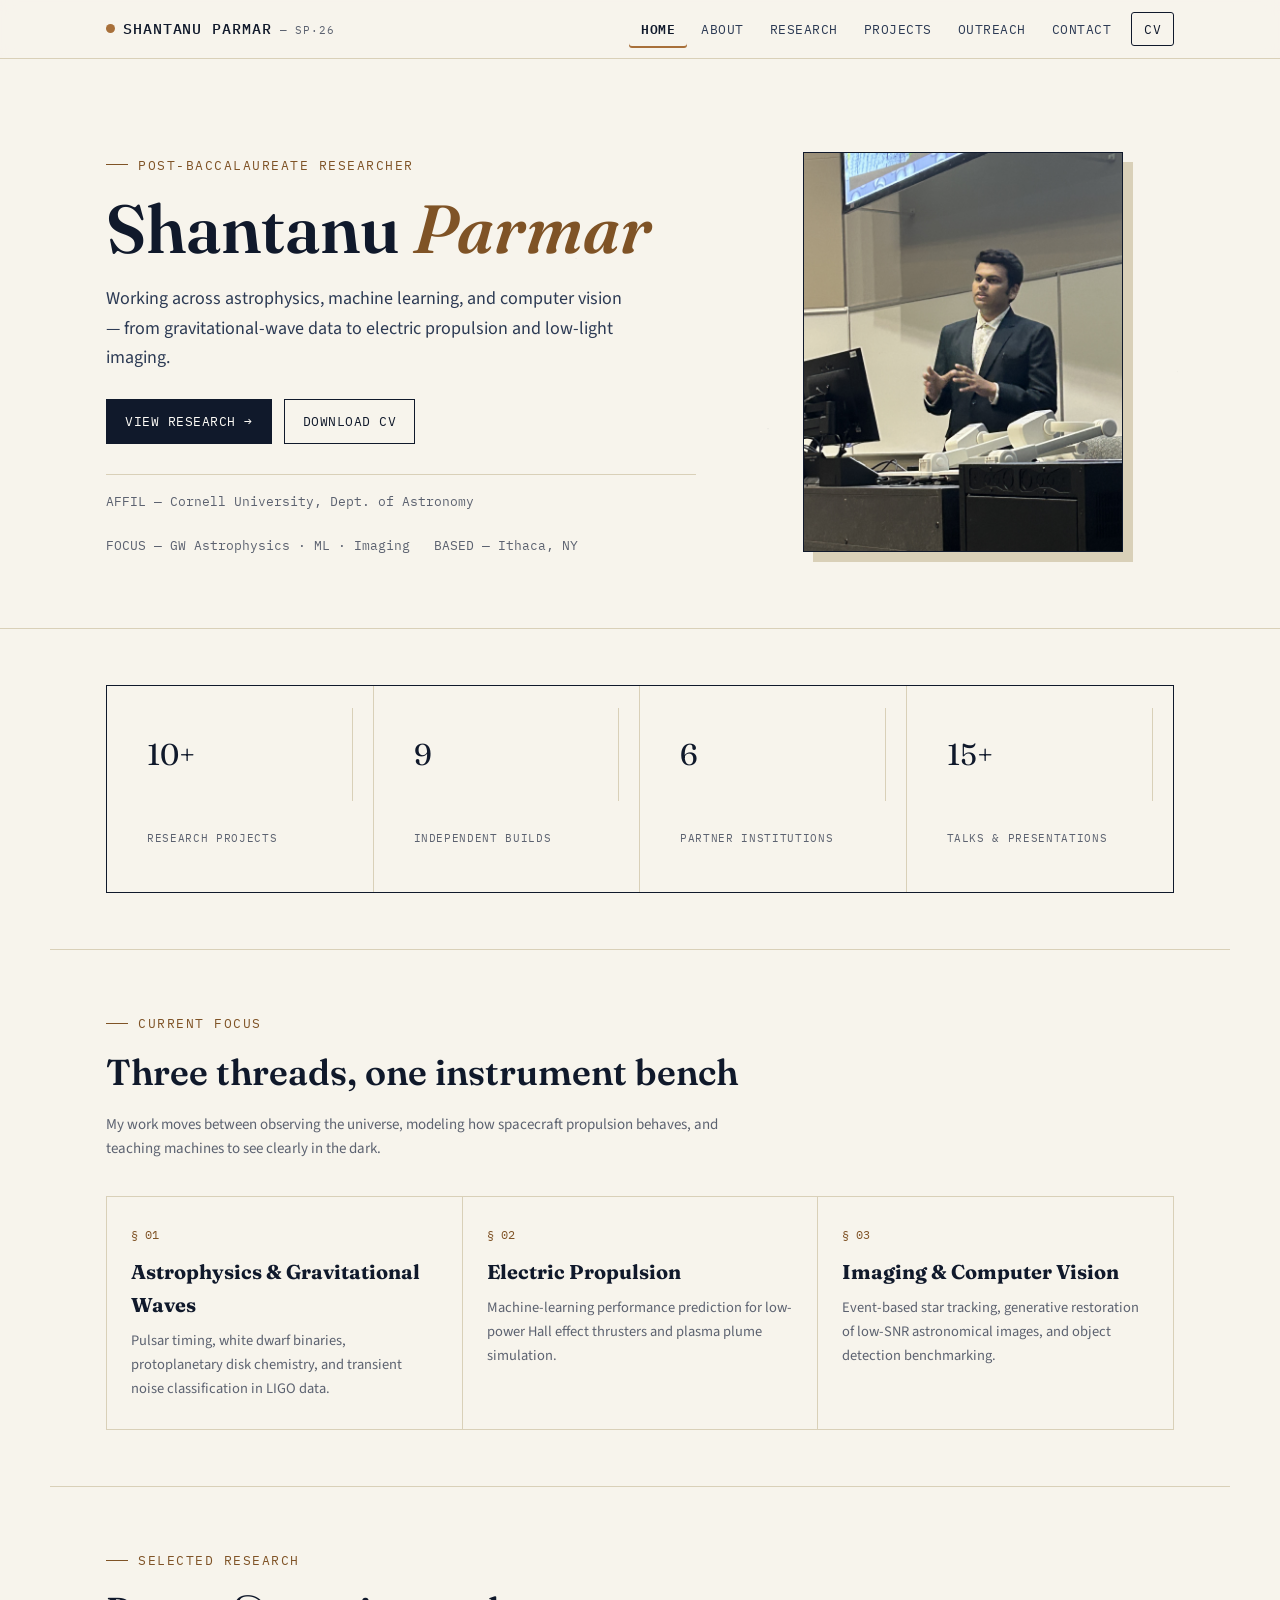
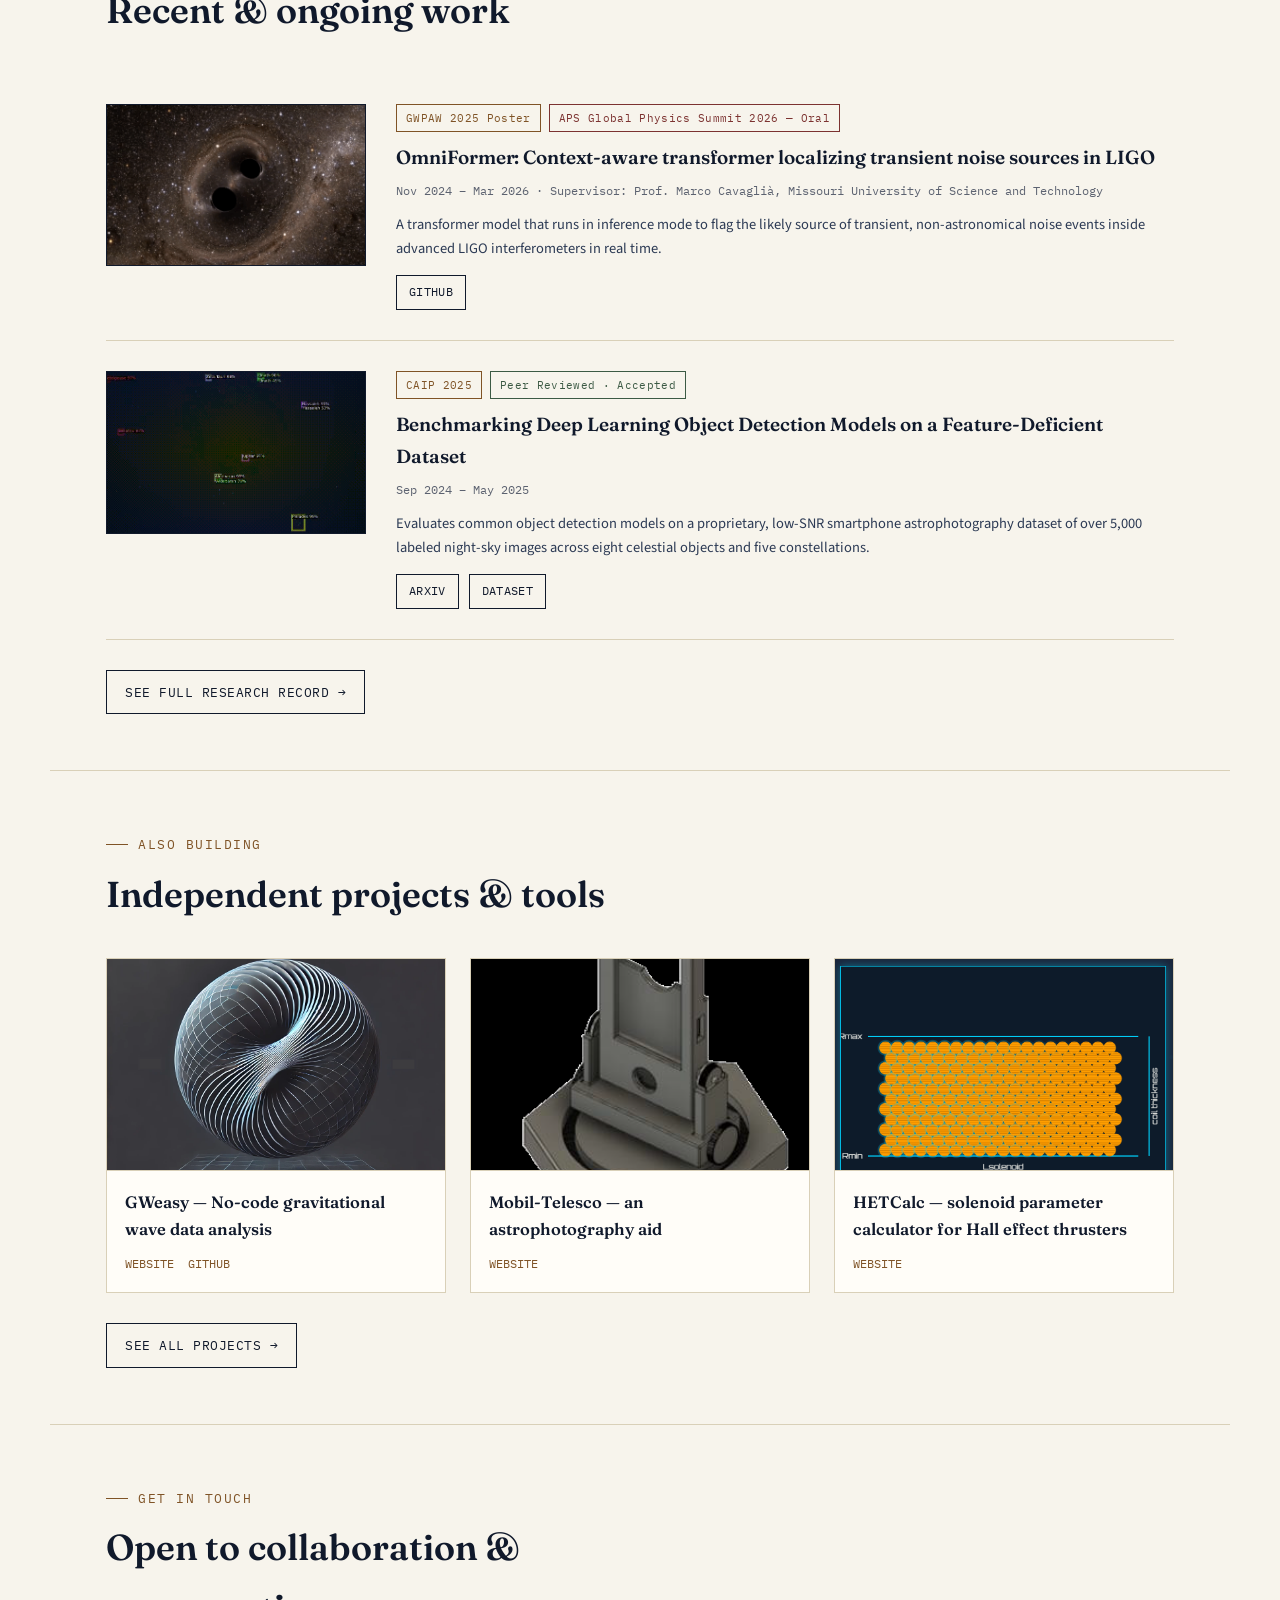
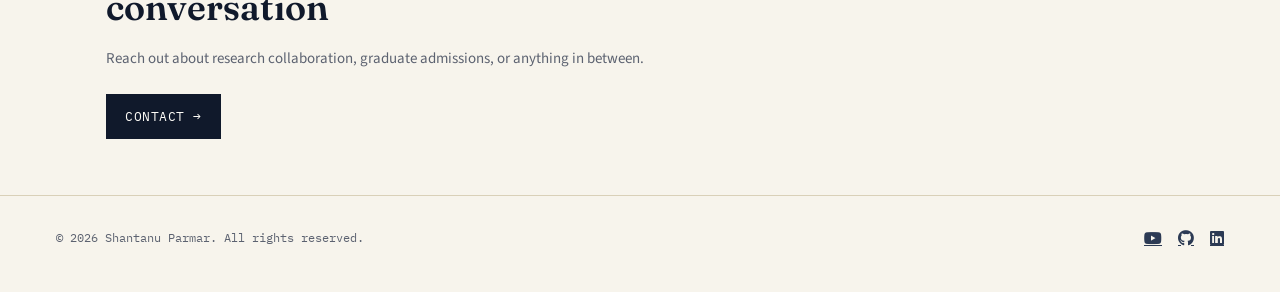
==== index.html @ 1cce4bb4 "Remove self portrait tag from index.html" ====
<!DOCTYPE html>
<html lang="en">
<head>
<meta charset="utf-8">
<meta name="viewport" content="width=device-width, initial-scale=1">
<title>Shantanu Parmar — Astrophysics · Machine Learning · Imaging</title>
<meta name="description" content="Shantanu Parmar is a post-baccalaureate researcher working across astrophysics, machine learning, and computer vision, currently at Cornell University.">
<meta name="author" content="Shantanu Parmar">
<link rel="sitemap" type="application/xml" title="Sitemap" href="/sitemap.xml">
<link rel="alternate" type="application/rss+xml" title="Shantanu Parmar Updates" href="/feed.xml">
<link rel="preconnect" href="https://fonts.googleapis.com">
<link rel="preconnect" href="https://fonts.gstatic.com" crossorigin>
<link href="https://fonts.googleapis.com/css2?family=Fraunces:ital,opsz,wght@0,9..144,500;0,9..144,600;1,9..144,500&family=Source+Sans+3:wght@400;500;600;700&family=IBM+Plex+Mono:wght@400;500&display=swap" rel="stylesheet">
<link rel="stylesheet" href="https://cdnjs.cloudflare.com/ajax/libs/font-awesome/5.15.4/css/all.min.css">
<link rel="stylesheet" href="css/style.css">
</head>
<body>

<header class="site-header">
  <div class="nav-wrap">
    <a class="brand" href="index.html"><span class="mark"></span>SHANTANU PARMAR <small>&mdash; SP·26</small></a>
    <button class="nav-toggle" aria-label="Toggle navigation"><span></span></button>
    <nav class="primary-nav">
      <ul>
        <li><a href="index.html" class="active">Home</a></li>
        <li><a href="about.html">About</a></li>
        <li><a href="research.html">Research</a></li>
        <li><a href="projects.html">Projects</a></li>
        <li><a href="outreach.html">Outreach</a></li>
        <li><a href="contact.html">Contact</a></li>
        <li><a href="cv.html" class="cv-link">CV</a></li>
      </ul>
    </nav>
  </div>
</header>

<section class="hero">
  <div class="field-tex"></div>
  <div class="hero-inner">
    <div>
      <span class="eyebrow">Post-Baccalaureate Researcher</span>
      <h1>Shantanu <em>Parmar</em></h1>
      <p class="role">Working across astrophysics, machine learning, and computer vision — from gravitational&#8209;wave data to electric propulsion and low&#8209;light imaging.</p>
      <div class="hero-actions">
        <a class="btn primary" href="research.html">View Research →</a>
        <a class="btn" href="cv.html">Download CV</a>
      </div>
      <div class="coords">
        <span>AFFIL — Cornell University, Dept. of Astronomy</span>
        <span>FOCUS — GW Astrophysics · ML · Imaging</span>
        <span>BASED — Ithaca, NY</span>
      </div>
    </div>
    <div class="hero-portrait">
      <div class="frame"><img src="images/me.jpg" alt="Portrait of Shantanu Parmar"></div>

    </div>
  </div>
</section>

<section class="section">
  <div class="stat-strip">
    <div><div class="num">10+</div><div class="label">Research Projects</div></div>
    <div><div class="num">9</div><div class="label">Independent Builds</div></div>
    <div><div class="num">6</div><div class="label">Partner Institutions</div></div>
    <div><div class="num">15+</div><div class="label">Talks &amp; Presentations</div></div>
  </div>
</section>

<section class="section">
  <div class="section-head">
    <span class="eyebrow">Current Focus</span>
    <h2>Three threads, one instrument bench</h2>
    <p>My work moves between observing the universe, modeling how spacecraft propulsion behaves, and teaching machines to see clearly in the dark.</p>
  </div>
  <div class="focus-grid">
    <div class="focus-card">
      <div class="idx">§ 01</div>
      <h3>Astrophysics &amp; Gravitational Waves</h3>
      <p>Pulsar timing, white dwarf binaries, protoplanetary disk chemistry, and transient noise classification in LIGO data.</p>
    </div>
    <div class="focus-card">
      <div class="idx">§ 02</div>
      <h3>Electric Propulsion</h3>
      <p>Machine-learning performance prediction for low-power Hall effect thrusters and plasma plume simulation.</p>
    </div>
    <div class="focus-card">
      <div class="idx">§ 03</div>
      <h3>Imaging &amp; Computer Vision</h3>
      <p>Event-based star tracking, generative restoration of low-SNR astronomical images, and object detection benchmarking.</p>
    </div>
  </div>
</section>

<section class="section">
  <div class="section-head">
    <span class="eyebrow">Selected Research</span>
    <h2>Recent &amp; ongoing work</h2>
  </div>
  <div class="research-card">
    <div class="media"><img src="images/bkh.gif" alt="OmniFormer LIGO noise classification"></div>
    <div>
      <div class="tag-row">
        <span class="tag venue">GWPAW 2025 Poster</span>
        <span class="tag talk">APS Global Physics Summit 2026 — Oral</span>
      </div>
      <h3>OmniFormer: Context-aware transformer localizing transient noise sources in LIGO</h3>
      <p class="meta">Nov 2024 – Mar 2026 · Supervisor: Prof. Marco Cavaglià, Missouri University of Science and Technology</p>
      <p class="abstract">A transformer model that runs in inference mode to flag the likely source of transient, non-astronomical noise events inside advanced LIGO interferometers in real time.</p>
      <div class="link-row"><a href="https://github.com/Shantanu-Parmar/Omniformer/" target="_blank" rel="noopener">GitHub</a></div>
    </div>
  </div>
  <div class="research-card">
    <div class="media"><img src="images/mbtr.gif" alt="Object detection benchmarking on low-SNR astrophotography"></div>
    <div>
      <div class="tag-row">
        <span class="tag venue">CAIP 2025</span>
        <span class="tag accepted">Peer Reviewed · Accepted</span>
      </div>
      <h3>Benchmarking Deep Learning Object Detection Models on a Feature-Deficient Dataset</h3>
      <p class="meta">Sep 2024 – May 2025</p>
      <p class="abstract">Evaluates common object detection models on a proprietary, low-SNR smartphone astrophotography dataset of over 5,000 labeled night-sky images across eight celestial objects and five constellations.</p>
      <div class="link-row">
        <a href="https://arxiv.org/abs/2508.06537" target="_blank" rel="noopener">arXiv</a>
        <a href="https://doi.org/10.5281/zenodo.16993328" target="_blank" rel="noopener">Dataset</a>
      </div>
    </div>
  </div>
  <div style="margin-top:30px;">
    <a class="btn" href="research.html">See full research record →</a>
  </div>
</section>

<section class="section">
  <div class="section-head">
    <span class="eyebrow">Also Building</span>
    <h2>Independent projects &amp; tools</h2>
  </div>
  <div class="project-grid">
    <div class="project-card">
      <div class="thumb"><img src="images/gweasy.png" alt="GWeasy interface"></div>
      <div class="body">
        <h3>GWeasy — No-code gravitational wave data analysis</h3>
        <div class="links">
          <a href="https://shantanu-parmar.github.io/GWeasy/" target="_blank" rel="noopener">Website</a>
          <a href="https://github.com/Shantanu-Parmar/GWeasy" target="_blank" rel="noopener">GitHub</a>
        </div>
      </div>
    </div>
    <div class="project-card">
      <div class="thumb"><img src="images/mobil.png" alt="Mobil-Telesco interface"></div>
      <div class="body">
        <h3>Mobil-Telesco — an astrophotography aid</h3>
        <div class="links"><a href="https://shantanu-parmar.github.io/MobilTelesco" target="_blank" rel="noopener">Website</a></div>
      </div>
    </div>
    <div class="project-card">
      <div class="thumb"><img src="images/HET.png" alt="HETCalc interface"></div>
      <div class="body">
        <h3>HETCalc — solenoid parameter calculator for Hall effect thrusters</h3>
        <div class="links"><a href="https://shantanu-parmar.github.io/HETcalc/" target="_blank" rel="noopener">Website</a></div>
      </div>
    </div>
  </div>
  <div style="margin-top:30px;">
    <a class="btn" href="projects.html">See all projects →</a>
  </div>
</section>

<section class="section" style="border-bottom:none;">
  <div class="section-head" style="margin-bottom:0;">
    <span class="eyebrow">Get in Touch</span>
    <h2>Open to collaboration &amp; conversation</h2>
    <p>Reach out about research collaboration, graduate admissions, or anything in between.</p>
    <div style="margin-top:22px;"><a class="btn primary" href="contact.html">Contact →</a></div>
  </div>
</section>

<footer class="site-footer">
  <div class="footer-inner">
    <span class="copy">© 2026 Shantanu Parmar. All rights reserved.</span>
    <ul class="icons">
      <li><a href="https://youtube.com/@explorare_infinitas" target="_blank" rel="noopener" class="fab fa-youtube" aria-label="YouTube"></a></li>
      <li><a href="https://github.com/Shantanu-Parmar" target="_blank" rel="noopener" class="fab fa-github" aria-label="GitHub"></a></li>
      <li><a href="https://linkedin.com/in/shantanuparmar/" target="_blank" rel="noopener" class="fab fa-linkedin" aria-label="LinkedIn"></a></li>
    </ul>
  </div>
</footer>

<script src="js/main.js"></script>
</body>
</html>
---- css/style.css ----
/* ==========================================================================
   Shantanu Parmar — Academic site
   Design tokens
   ========================================================================== */
:root {
  /* Color */
  --ink:        #10192b;   /* primary dark ink — text, nav */
  --ink-soft:   #2c3a54;   /* secondary ink — subheads */
  --paper:      #f7f4ec;   /* warm parchment background */
  --paper-deep: #efe9d9;   /* recessed panel / card background */
  --paper-line: #d9d0b8;   /* hairline rule on paper */
  --brass:      #a8703a;   /* primary accent — links, active state */
  --brass-deep: #7f5326;   /* hover / pressed accent */
  --crimson:    #7c3230;   /* status: accepted / talk */
  --pine:       #3c5a44;   /* status: ongoing / oral */
  --slate:      #5c6270;   /* muted text */
  --white:      #fffdf8;

  /* Type */
  --font-display: 'Fraunces', 'Iowan Old Style', Georgia, serif;
  --font-body: 'Source Sans 3', 'Inter', -apple-system, BlinkMacSystemFont, sans-serif;
  --font-mono: 'IBM Plex Mono', 'SFMono-Regular', Consolas, monospace;

  /* Layout */
  --content-w: 980px;
  --wide-w: 1180px;
  --gutter: clamp(20px, 5vw, 56px);
}

/* ==========================================================================
   Reset
   ========================================================================== */
* { margin: 0; padding: 0; box-sizing: border-box; }

html {
  background: var(--paper);
  scroll-behavior: smooth;
}

body {
  font-family: var(--font-body);
  background: var(--paper);
  color: var(--ink);
  line-height: 1.65;
  font-size: 16px;
  -webkit-font-smoothing: antialiased;
}

a { color: inherit; }
img { max-width: 100%; display: block; }
ul { list-style: none; }

::selection { background: var(--brass); color: var(--white); }

:focus-visible {
  outline: 2px solid var(--brass);
  outline-offset: 3px;
}

/* faint star-field texture, used sparingly behind hero sections */
.field-tex {
  position: absolute;
  inset: 0;
  pointer-events: none;
  background-image:
    radial-gradient(1px 1px at 10% 20%, rgba(16,25,43,0.18) 0, transparent 60%),
    radial-gradient(1px 1px at 80% 10%, rgba(16,25,43,0.14) 0, transparent 60%),
    radial-gradient(1.5px 1.5px at 60% 65%, rgba(16,25,43,0.16) 0, transparent 60%),
    radial-gradient(1px 1px at 30% 80%, rgba(16,25,43,0.12) 0, transparent 60%),
    radial-gradient(1px 1px at 92% 55%, rgba(16,25,43,0.14) 0, transparent 60%),
    radial-gradient(1.5px 1.5px at 45% 35%, rgba(16,25,43,0.10) 0, transparent 60%);
  opacity: 0.9;
}

/* ==========================================================================
   Eyebrow / catalog-style labels — the page's recurring signature device.
   Modeled on astronomical object designations (e.g. "SP-01 · RESEARCH").
   ========================================================================== */
.eyebrow {
  display: inline-flex;
  align-items: center;
  gap: 10px;
  font-family: var(--font-mono);
  font-size: 12.5px;
  letter-spacing: 0.12em;
  text-transform: uppercase;
  color: var(--brass-deep);
}

.eyebrow::before {
  content: '';
  width: 22px;
  height: 1px;
  background: var(--brass-deep);
  display: inline-block;
}

/* ==========================================================================
   Header / Navigation
   ========================================================================== */
.site-header {
  position: sticky;
  top: 0;
  z-index: 100;
  background: rgba(247, 244, 236, 0.92);
  backdrop-filter: blur(8px);
  border-bottom: 1px solid var(--paper-line);
}

.nav-wrap {
  max-width: var(--wide-w);
  margin: 0 auto;
  padding: 16px var(--gutter);
  display: flex;
  align-items: center;
  justify-content: space-between;
  gap: 24px;
}

.brand {
  font-family: var(--font-mono);
  font-size: 15px;
  font-weight: 500;
  letter-spacing: 0.06em;
  text-decoration: none;
  color: var(--ink);
  display: flex;
  align-items: baseline;
  gap: 8px;
  white-space: nowrap;
}

.brand .mark {
  display: inline-block;
  width: 9px;
  height: 9px;
  border-radius: 50%;
  background: var(--brass);
  transform: translateY(-1px);
}

.brand small {
  font-size: 11px;
  color: var(--slate);
  font-weight: 400;
}

nav.primary-nav ul {
  display: flex;
  align-items: center;
  gap: 2px;
  flex-wrap: wrap;
}

nav.primary-nav a {
  font-family: var(--font-mono);
  font-size: 12.5px;
  letter-spacing: 0.04em;
  text-transform: uppercase;
  text-decoration: none;
  color: var(--ink-soft);
  padding: 8px 12px;
  border-radius: 3px;
  transition: color 0.15s ease, background 0.15s ease;
}

nav.primary-nav a:hover { color: var(--brass-deep); background: var(--paper-deep); }

nav.primary-nav a.active {
  color: var(--ink);
  font-weight: 600;
  box-shadow: inset 0 -2px 0 var(--brass);
}

nav.primary-nav a.cv-link {
  border: 1px solid var(--ink);
  color: var(--ink);
  margin-left: 6px;
}
nav.primary-nav a.cv-link:hover { background: var(--ink); color: var(--white); }

.nav-toggle {
  display: none;
  background: none;
  border: 1px solid var(--ink);
  width: 38px;
  height: 34px;
  border-radius: 3px;
  cursor: pointer;
  align-items: center;
  justify-content: center;
}
.nav-toggle span, .nav-toggle span::before, .nav-toggle span::after {
  content: '';
  display: block;
  width: 18px;
  height: 1.5px;
  background: var(--ink);
  position: relative;
}
.nav-toggle span::before { position: absolute; top: -6px; }
.nav-toggle span::after { position: absolute; top: 6px; }

@media (max-width: 880px) {
  .nav-toggle { display: flex; }
  nav.primary-nav {
    display: none;
    width: 100%;
    order: 3;
  }
  nav.primary-nav.open { display: block; }
  nav.primary-nav ul { flex-direction: column; align-items: stretch; padding: 10px 0 4px; }
  nav.primary-nav a { padding: 10px 4px; }
  .nav-wrap { flex-wrap: wrap; }
}

/* ==========================================================================
   Page header (non-home pages)
   ========================================================================== */
.page-header {
  max-width: var(--wide-w);
  margin: 0 auto;
  padding: 64px var(--gutter) 40px;
  border-bottom: 1px solid var(--paper-line);
}

.page-header h1 {
  font-family: var(--font-display);
  font-size: clamp(34px, 5vw, 52px);
  font-weight: 600;
  margin-top: 14px;
  color: var(--ink);
}

.page-header .lede {
  font-size: 17px;
  color: var(--slate);
  max-width: 640px;
  margin-top: 14px;
}

/* ==========================================================================
   Hero (home page)
   ========================================================================== */
.hero {
  position: relative;
  overflow: hidden;
  border-bottom: 1px solid var(--paper-line);
}

.hero-inner {
  position: relative;
  z-index: 1;
  max-width: var(--wide-w);
  margin: 0 auto;
  padding: 88px var(--gutter) 72px;
  display: grid;
  grid-template-columns: 1.4fr 1fr;
  gap: 56px;
  align-items: center;
}

.hero h1 {
  font-family: var(--font-display);
  font-size: clamp(40px, 6vw, 68px);
  line-height: 1.04;
  font-weight: 600;
  color: var(--ink);
  margin: 18px 0 20px;
}

.hero h1 em {
  font-style: italic;
  color: var(--brass-deep);
}

.hero .role {
  font-size: 18px;
  color: var(--ink-soft);
  max-width: 520px;
  margin-bottom: 26px;
}

.hero .coords {
  font-family: var(--font-mono);
  font-size: 12.5px;
  color: var(--slate);
  border-top: 1px solid var(--paper-line);
  padding-top: 16px;
  margin-top: 30px;
  display: flex;
  flex-wrap: wrap;
  gap: 24px;
}

.hero-actions {
  display: flex;
  gap: 12px;
  flex-wrap: wrap;
}

.hero-portrait {
  position: relative;
  justify-self: center;
}

.hero-portrait .frame {
  width: 100%;
  max-width: 320px;
  aspect-ratio: 4/5;
  overflow: hidden;
  border: 1px solid var(--ink);
  background: var(--paper-deep);
  box-shadow: 10px 10px 0 var(--paper-line);
}

.hero-portrait img { width: 100%; height: 100%; object-fit: cover; }

.hero-portrait .tag {
  position: absolute;
  bottom: -14px;
  left: -14px;
  background: var(--ink);
  color: var(--white);
  font-family: var(--font-mono);
  font-size: 11px;
  letter-spacing: 0.08em;
  padding: 6px 10px;
}

@media (max-width: 780px) {
  .hero-inner { grid-template-columns: 1fr; padding-top: 56px; }
  .hero-portrait { order: -1; max-width: 220px; margin: 0 auto; }
}

/* ==========================================================================
   Buttons
   ========================================================================== */
.btn {
  display: inline-flex;
  align-items: center;
  gap: 8px;
  font-family: var(--font-mono);
  font-size: 12.5px;
  letter-spacing: 0.04em;
  text-transform: uppercase;
  text-decoration: none;
  padding: 11px 18px;
  border: 1px solid var(--ink);
  color: var(--ink);
  transition: all 0.15s ease;
  background: transparent;
}
.btn:hover { background: var(--ink); color: var(--white); }

.btn.primary { background: var(--ink); color: var(--white); }
.btn.primary:hover { background: var(--brass-deep); border-color: var(--brass-deep); }

.btn.small { padding: 7px 12px; font-size: 11.5px; }

/* ==========================================================================
   Sections / generic content blocks
   ========================================================================== */
.section {
  max-width: var(--wide-w);
  margin: 0 auto;
  padding: 56px var(--gutter);
  border-bottom: 1px solid var(--paper-line);
}

.section:last-of-type { border-bottom: none; }

.section-head {
  margin-bottom: 34px;
  max-width: 640px;
}

.section-head h2 {
  font-family: var(--font-display);
  font-size: clamp(26px, 3.4vw, 36px);
  font-weight: 600;
  margin-top: 10px;
}

.section-head p { color: var(--slate); margin-top: 10px; font-size: 15px; }

/* ==========================================================================
   Home — highlight strip
   ========================================================================== */
.stat-strip {
  display: grid;
  grid-template-columns: repeat(4, 1fr);
  border: 1px solid var(--ink);
}

.stat-strip div {
  padding: 22px 20px;
  border-right: 1px solid var(--paper-line);
}
.stat-strip div:last-child { border-right: none; }

.stat-strip .num {
  font-family: var(--font-display);
  font-size: 30px;
  color: var(--ink);
}
.stat-strip .label {
  font-family: var(--font-mono);
  font-size: 11px;
  letter-spacing: 0.06em;
  text-transform: uppercase;
  color: var(--slate);
  margin-top: 6px;
}

@media (max-width: 700px) {
  .stat-strip { grid-template-columns: 1fr 1fr; }
  .stat-strip div:nth-child(2) { border-right: none; }
  .stat-strip div:nth-child(1), .stat-strip div:nth-child(2) { border-bottom: 1px solid var(--paper-line); }
}

/* ==========================================================================
   Home — focus areas
   ========================================================================== */
.focus-grid {
  display: grid;
  grid-template-columns: repeat(3, 1fr);
  gap: 1px;
  background: var(--paper-line);
  border: 1px solid var(--paper-line);
}

.focus-card {
  background: var(--paper);
  padding: 28px 24px;
}

.focus-card .idx {
  font-family: var(--font-mono);
  font-size: 12px;
  color: var(--brass-deep);
}

.focus-card h3 {
  font-family: var(--font-display);
  font-size: 20px;
  margin: 10px 0 8px;
}

.focus-card p { font-size: 14.5px; color: var(--slate); }

@media (max-width: 780px) {
  .focus-grid { grid-template-columns: 1fr; }
}

/* ==========================================================================
   About page
   ========================================================================== */
.about-layout {
  display: grid;
  grid-template-columns: 300px 1fr;
  gap: 48px;
}

.about-layout .portrait {
  border: 1px solid var(--ink);
  overflow: hidden;
  aspect-ratio: 4/5;
}
.about-layout .portrait img { width: 100%; height: 100%; object-fit: cover; }

.about-copy p { margin-bottom: 16px; font-size: 15.5px; }
.about-copy p:last-child { margin-bottom: 0; }

@media (max-width: 720px) {
  .about-layout { grid-template-columns: 1fr; }
  .about-layout .portrait { max-width: 240px; margin: 0 auto; }
}

/* Education timeline */
.timeline { border-top: 1px solid var(--ink); }

.timeline-item {
  border-bottom: 1px solid var(--paper-line);
}

.timeline-head {
  width: 100%;
  display: flex;
  align-items: center;
  justify-content: space-between;
  gap: 20px;
  padding: 20px 4px;
  background: none;
  border: none;
  cursor: pointer;
  text-align: left;
  font-family: var(--font-body);
}

.timeline-head .inst {
  display: flex;
  align-items: center;
  gap: 16px;
}

.timeline-head img {
  width: 52px;
  height: 52px;
  object-fit: contain;
  background: var(--white);
  border: 1px solid var(--paper-line);
  padding: 4px;
  flex-shrink: 0;
}

.timeline-head h3 {
  font-family: var(--font-display);
  font-size: 19px;
  font-weight: 600;
}

.timeline-head .yrs {
  font-family: var(--font-mono);
  font-size: 12px;
  color: var(--slate);
  white-space: nowrap;
}

.timeline-head .chev {
  font-family: var(--font-mono);
  color: var(--brass-deep);
  transition: transform 0.2s ease;
  flex-shrink: 0;
}

.timeline-item.open .chev { transform: rotate(45deg); }

.timeline-body {
  display: none;
  padding: 0 4px 26px 68px;
}
.timeline-item.open .timeline-body { display: block; }

.timeline-body li {
  font-size: 14px;
  color: var(--ink-soft);
  padding: 6px 0;
  border-bottom: 1px dotted var(--paper-line);
}
.timeline-body li:last-child { border-bottom: none; }
.timeline-body a { color: var(--brass-deep); }

/* Associations */
.assoc-grid {
  display: grid;
  grid-template-columns: repeat(auto-fit, minmax(200px, 1fr));
  gap: 20px;
}

.assoc-card {
  border: 1px solid var(--paper-line);
  background: var(--paper-deep);
  padding: 20px;
  text-align: center;
}

.assoc-card img { height: 56px; margin: 0 auto 14px; object-fit: contain; }
.assoc-card p { font-size: 13px; color: var(--ink-soft); }
.assoc-card b { color: var(--ink); }

/* ==========================================================================
   Research
   ========================================================================== */
.domain-label {
  font-family: var(--font-mono);
  font-size: 13px;
  letter-spacing: 0.1em;
  text-transform: uppercase;
  color: var(--ink);
  border-bottom: 2px solid var(--ink);
  padding-bottom: 10px;
  margin: 48px 0 28px;
}
.domain-label:first-child { margin-top: 0; }

.research-card {
  display: grid;
  grid-template-columns: 260px 1fr;
  gap: 30px;
  padding: 30px 0;
  border-bottom: 1px solid var(--paper-line);
}
.research-card:last-child { border-bottom: none; }

.research-card .media {
  width: 100%;
  aspect-ratio: 16/10;
  overflow: hidden;
  border: 1px solid var(--ink);
  background: #000;
}
.research-card .media img, .research-card .media video { width: 100%; height: 100%; object-fit: cover; }

.research-card h3 {
  font-family: var(--font-display);
  font-size: 19px;
  font-weight: 600;
  margin-bottom: 8px;
}

.tag-row { display: flex; flex-wrap: wrap; gap: 8px; margin-bottom: 10px; }

.tag {
  font-family: var(--font-mono);
  font-size: 11px;
  letter-spacing: 0.03em;
  padding: 4px 9px;
  border: 1px solid currentColor;
}
.tag.venue { color: var(--brass-deep); }
.tag.accepted { color: var(--pine); }
.tag.talk { color: var(--crimson); }
.tag.status { color: var(--slate); }

.research-card .meta {
  font-family: var(--font-mono);
  font-size: 12px;
  color: var(--slate);
  font-style: normal;
  margin-bottom: 12px;
}

.research-card p.abstract { font-size: 14.5px; color: var(--ink-soft); margin-bottom: 14px; }

.link-row { display: flex; flex-wrap: wrap; gap: 10px; }
.link-row a {
  font-family: var(--font-mono);
  font-size: 11.5px;
  text-transform: uppercase;
  letter-spacing: 0.03em;
  text-decoration: none;
  padding: 7px 12px;
  border: 1px solid var(--ink);
  color: var(--ink);
}
.link-row a:hover { background: var(--ink); color: var(--white); }

@media (max-width: 720px) {
  .research-card { grid-template-columns: 1fr; }
}

/* ==========================================================================
   Projects
   ========================================================================== */
.project-grid {
  display: grid;
  grid-template-columns: repeat(auto-fit, minmax(260px, 1fr));
  gap: 24px;
}

.project-card {
  border: 1px solid var(--paper-line);
  background: var(--white);
  transition: box-shadow 0.15s ease, transform 0.15s ease;
}
.project-card:hover { box-shadow: 6px 6px 0 var(--paper-line); transform: translate(-2px, -2px); }

.project-card .thumb {
  aspect-ratio: 16/10;
  overflow: hidden;
  border-bottom: 1px solid var(--paper-line);
  background: var(--paper-deep);
}
.project-card .thumb img { width: 100%; height: 100%; object-fit: cover; }

.project-card .body { padding: 18px; }
.project-card h3 {
  font-family: var(--font-display);
  font-size: 16.5px;
  font-weight: 600;
  margin-bottom: 12px;
  min-height: 44px;
}

.project-card .links { display: flex; gap: 14px; flex-wrap: wrap; }
.project-card .links a {
  font-family: var(--font-mono);
  font-size: 11.5px;
  text-transform: uppercase;
  color: var(--brass-deep);
  text-decoration: none;
}
.project-card .links a:hover { text-decoration: underline; }

/* ==========================================================================
   Outreach
   ========================================================================== */
.outreach-group h3 {
  font-family: var(--font-display);
  font-size: 20px;
  margin: 40px 0 16px;
}
.outreach-group:first-child h3 { margin-top: 0; }

.talk-list li {
  border-bottom: 1px solid var(--paper-line);
  padding: 14px 0;
  display: flex;
  justify-content: space-between;
  align-items: baseline;
  gap: 16px;
  flex-wrap: wrap;
}
.talk-list li:last-child { border-bottom: none; }

.talk-list .title { font-size: 14.5px; color: var(--ink-soft); flex: 1; min-width: 220px; }

.talk-list a.watch {
  font-family: var(--font-mono);
  font-size: 11.5px;
  text-transform: uppercase;
  text-decoration: none;
  color: var(--brass-deep);
  border-bottom: 1px solid var(--brass-deep);
  white-space: nowrap;
}
.talk-list a.watch:hover { color: var(--brass); }

/* ==========================================================================
   Contact
   ========================================================================== */
.contact-grid {
  display: grid;
  grid-template-columns: repeat(auto-fit, minmax(220px, 1fr));
  gap: 1px;
  background: var(--paper-line);
  border: 1px solid var(--paper-line);
}

.contact-card {
  background: var(--paper);
  padding: 26px 22px;
}

.contact-card h3 {
  font-family: var(--font-mono);
  font-size: 12px;
  letter-spacing: 0.08em;
  text-transform: uppercase;
  color: var(--brass-deep);
  margin-bottom: 10px;
}

.contact-card a, .contact-card span { font-size: 14.5px; color: var(--ink-soft); text-decoration: none; }
.contact-card a:hover { color: var(--brass-deep); text-decoration: underline; }

.contact-card ul.icons { display: flex; gap: 16px; }
.contact-card ul.icons a { font-size: 20px; color: var(--ink); }
.contact-card ul.icons a:hover { color: var(--brass-deep); }

/* Beyond research / hobbies strip */
.photo-strip {
  display: flex;
  gap: 6px;
  overflow-x: auto;
  padding-bottom: 6px;
}
.photo-strip img {
  width: 150px;
  height: 190px;
  object-fit: cover;
  border: 1px solid var(--ink);
  flex-shrink: 0;
}

/* ==========================================================================
   Footer
   ========================================================================== */
footer.site-footer {
  border-top: 1px solid var(--paper-line);
  padding: 30px var(--gutter) 40px;
}

.footer-inner {
  max-width: var(--wide-w);
  margin: 0 auto;
  display: flex;
  justify-content: space-between;
  align-items: center;
  gap: 16px;
  flex-wrap: wrap;
}

.footer-inner .copy {
  font-family: var(--font-mono);
  font-size: 11.5px;
  color: var(--slate);
}

.footer-inner ul.icons { display: flex; gap: 16px; }
.footer-inner ul.icons a { color: var(--ink-soft); font-size: 16px; }
.footer-inner ul.icons a:hover { color: var(--brass-deep); }

/* ==========================================================================
   Utility
   ========================================================================== */
.reduced-motion, .no-motion * { transition: none !important; animation: none !important; }

@media (prefers-reduced-motion: reduce) {
  * { transition: none !important; animation: none !important; scroll-behavior: auto !important; }
}
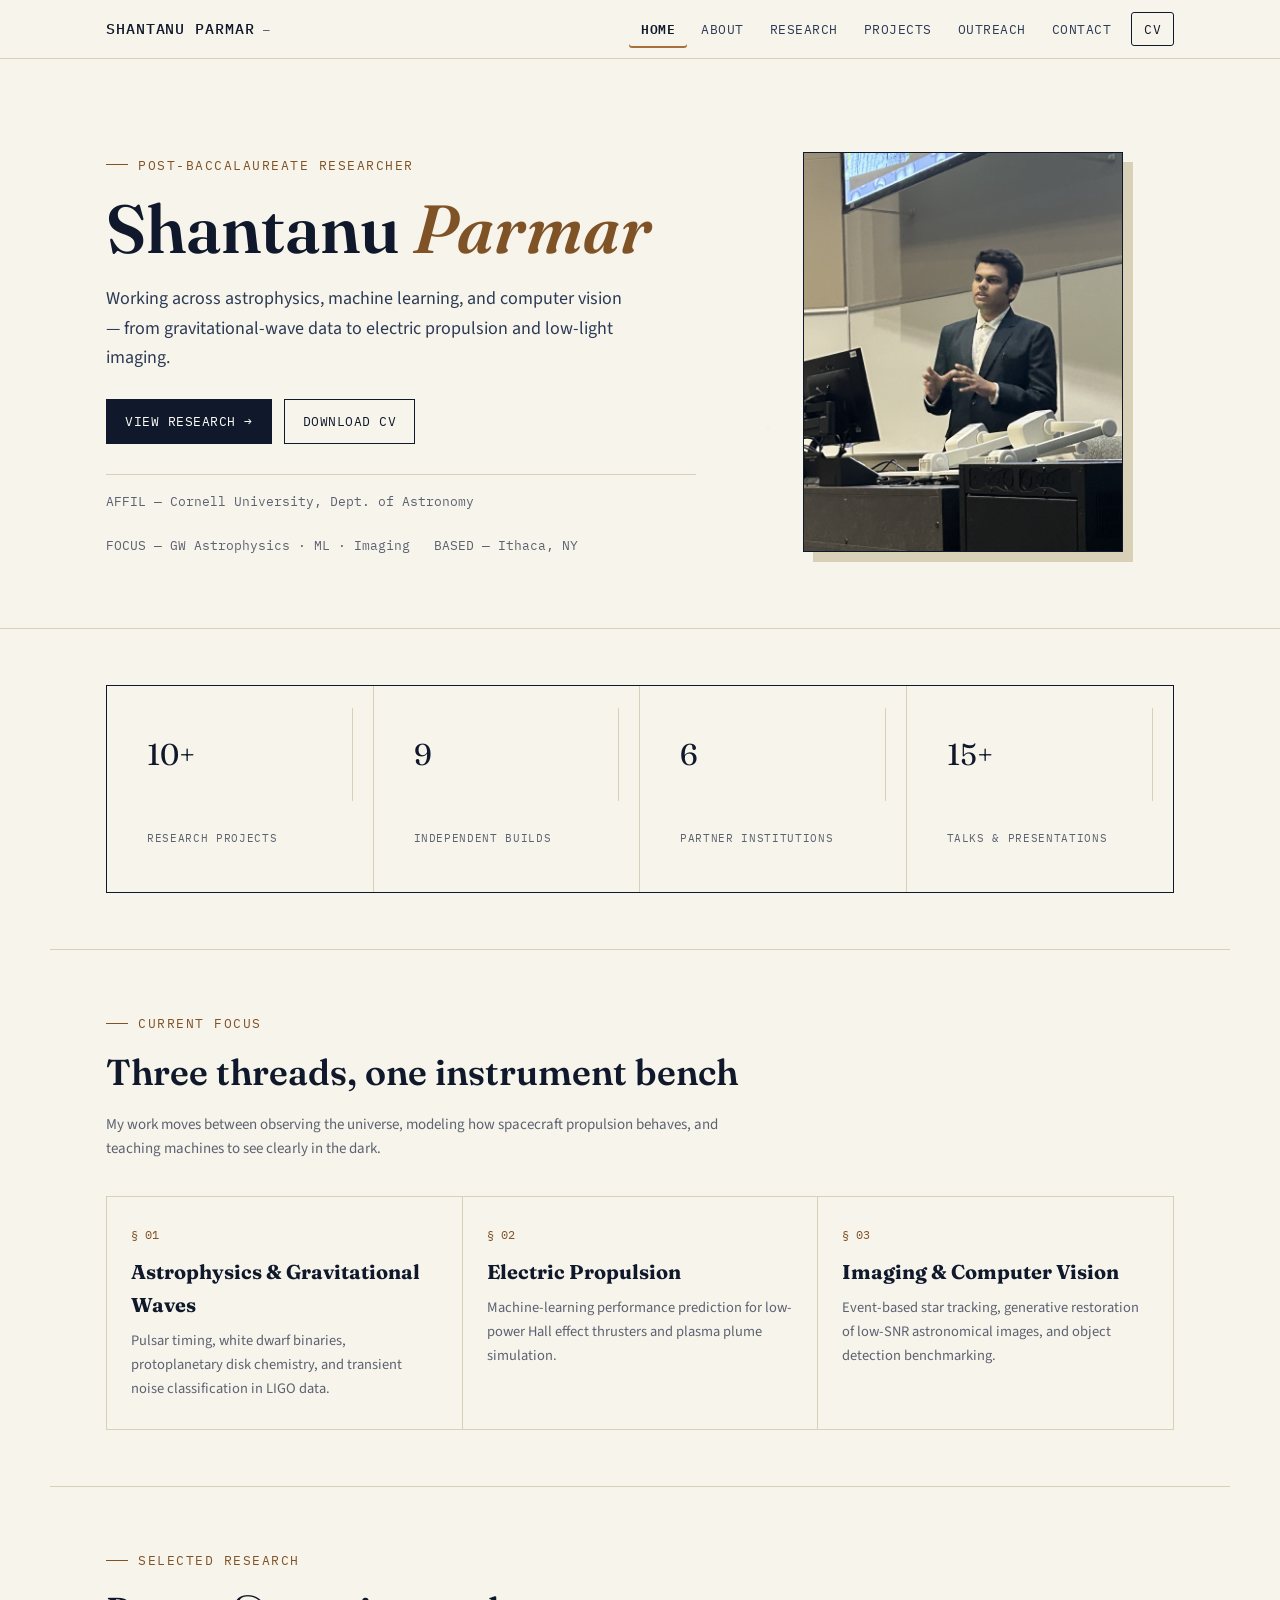
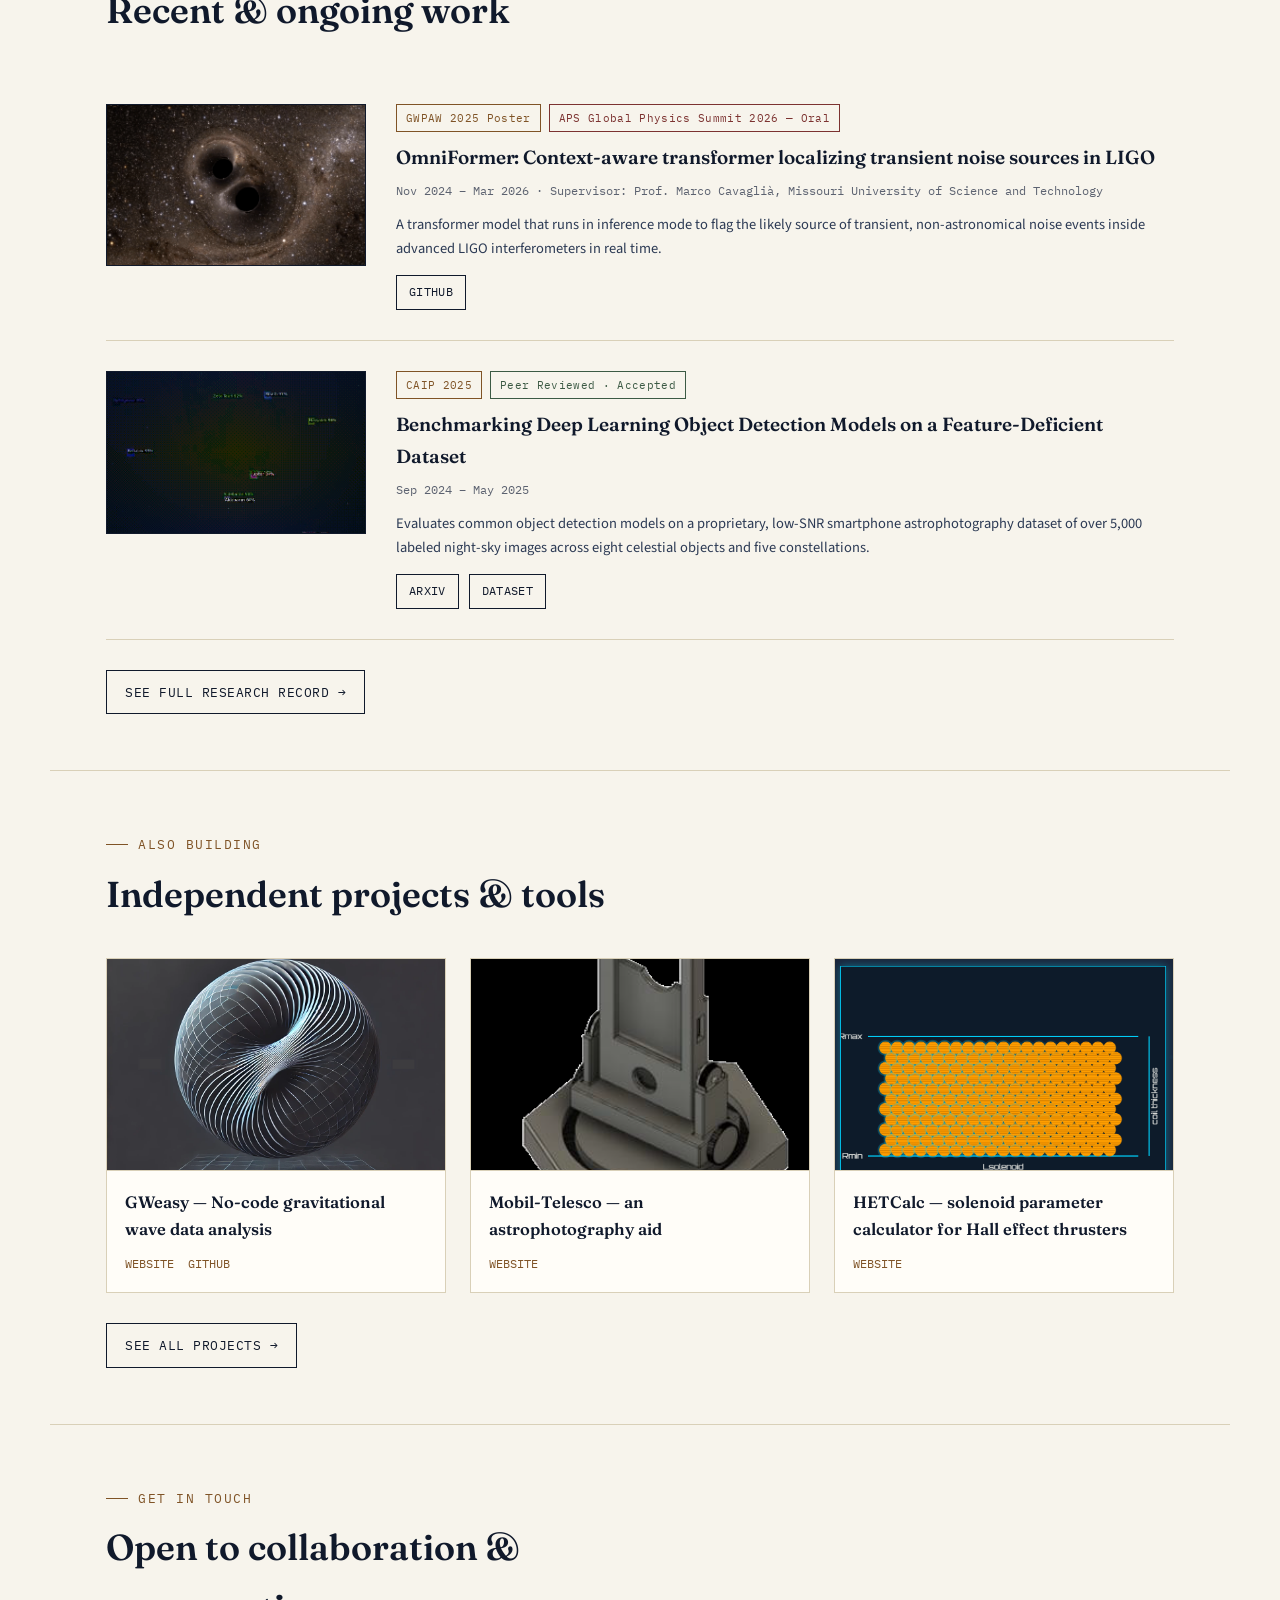
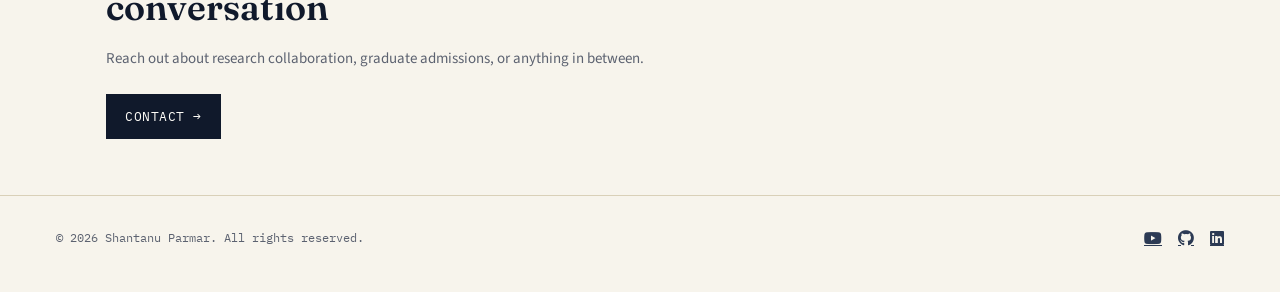
==== commit d896e28a: "Update brand link in header Removed the small text from the brand link in the header." ====
--- a/index.html
+++ b/index.html
@@ -18,7 +18,7 @@
 
 <header class="site-header">
   <div class="nav-wrap">
-    <a class="brand" href="index.html"><span class="mark"></span>SHANTANU PARMAR <small>&mdash; SP·26</small></a>
+    <a class="brand" href="index.html"></span>SHANTANU PARMAR <small>&mdash;</small></a>
     <button class="nav-toggle" aria-label="Toggle navigation"><span></span></button>
     <nav class="primary-nav">
       <ul>
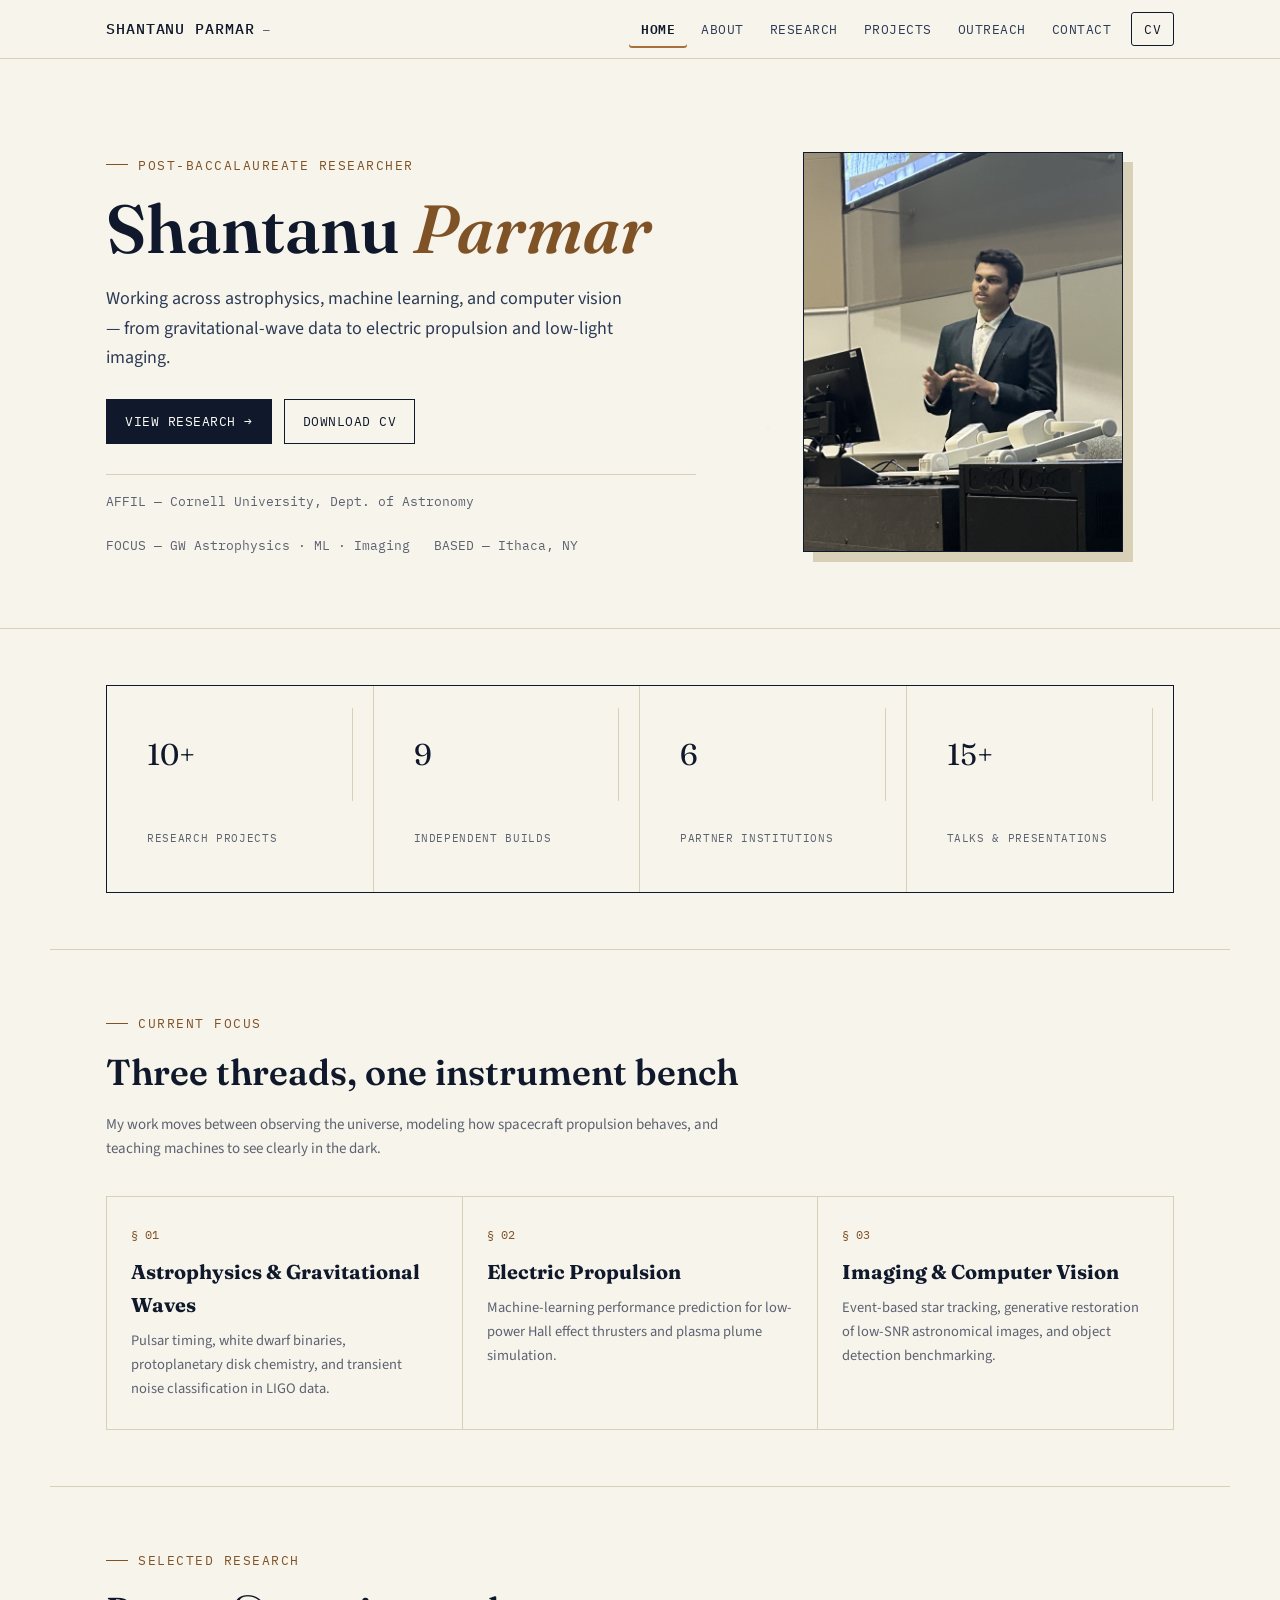
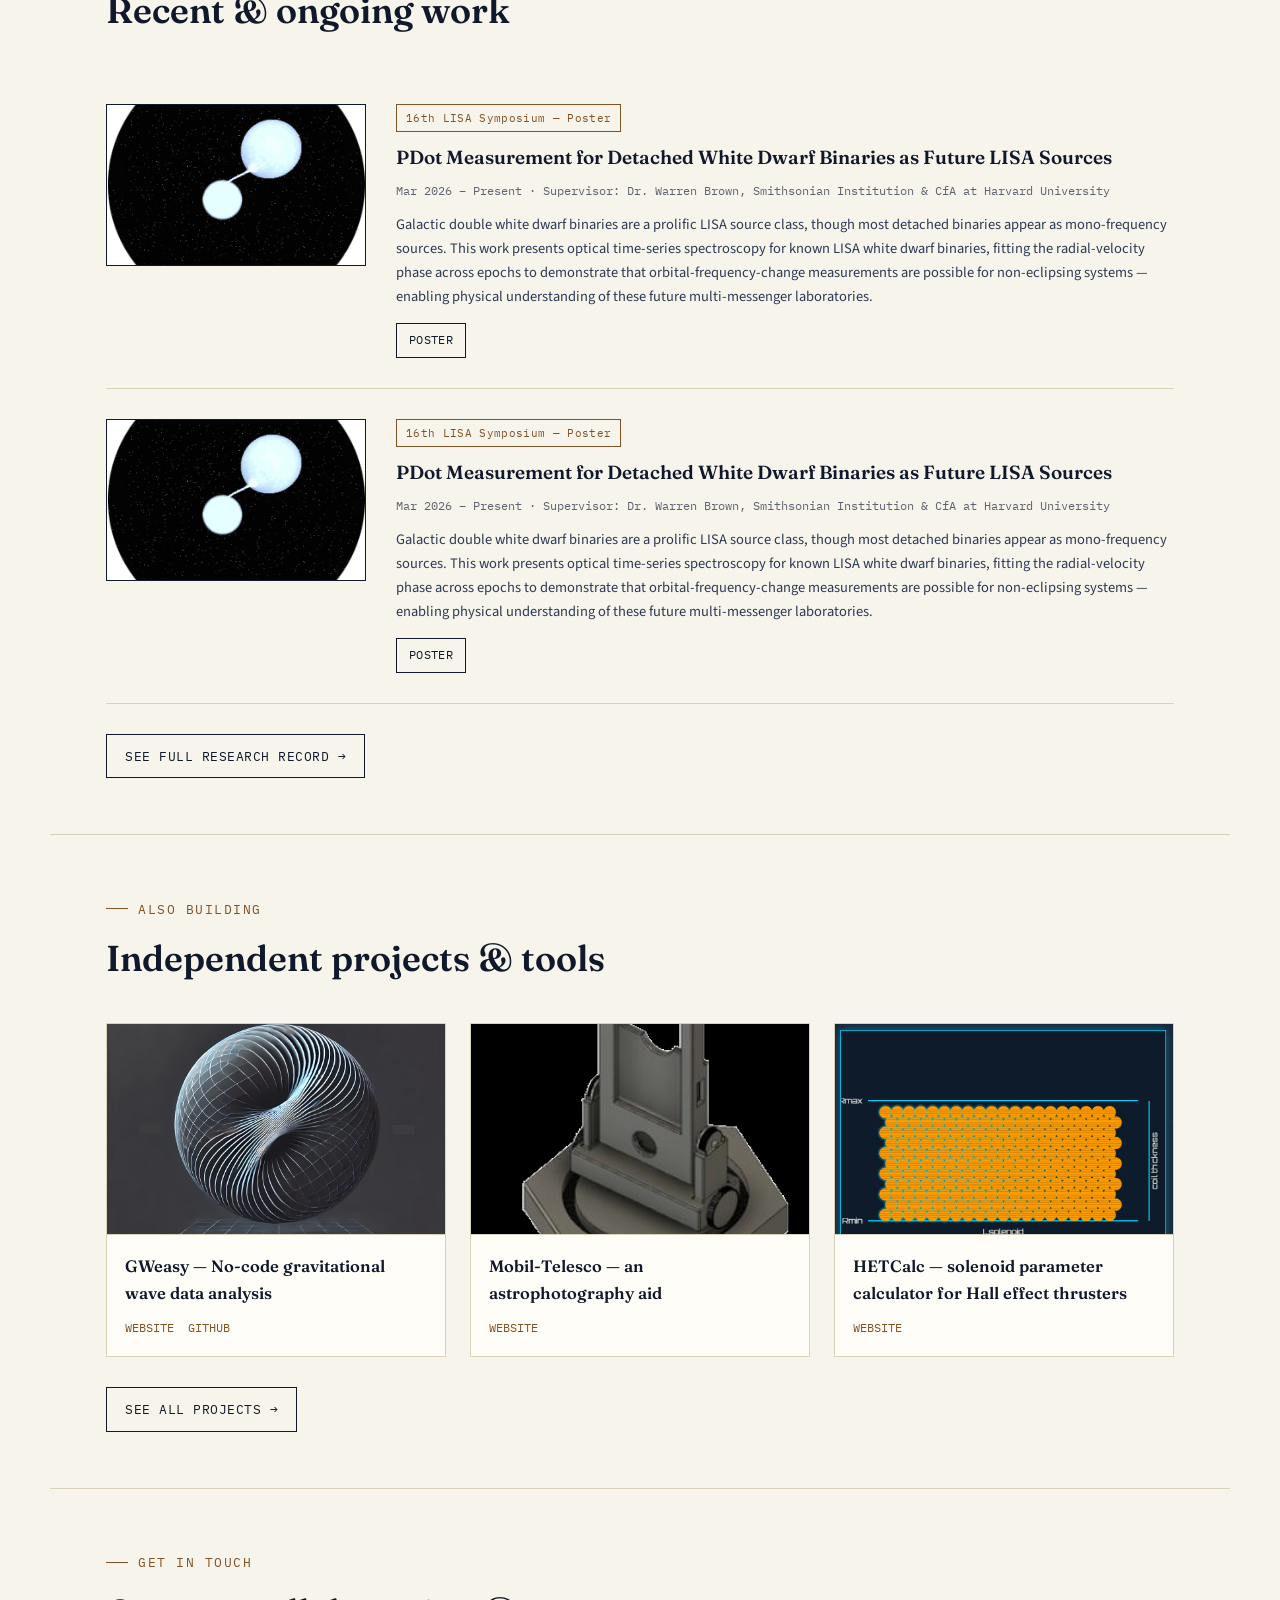
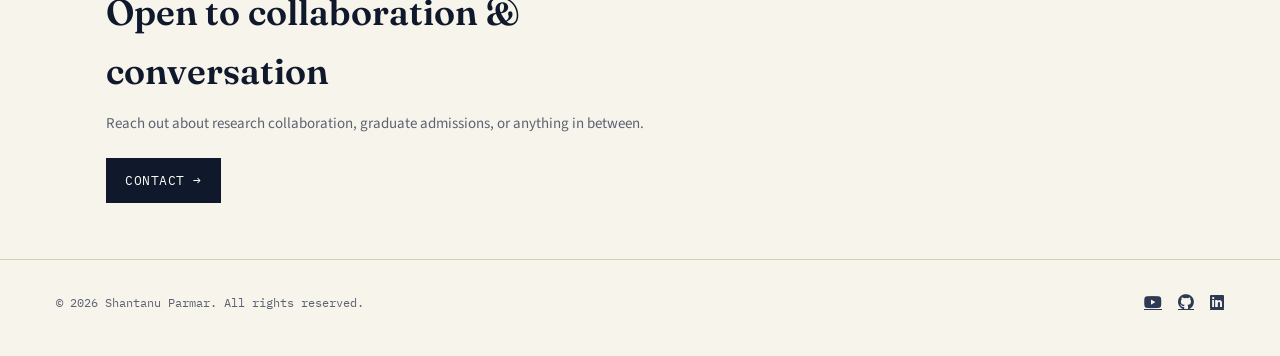
==== commit 48308185: "Update research cards in index.html" ====
--- a/index.html
+++ b/index.html
@@ -97,35 +97,29 @@
     <span class="eyebrow">Selected Research</span>
     <h2>Recent &amp; ongoing work</h2>
   </div>
-  <div class="research-card">
-    <div class="media"><img src="images/bkh.gif" alt="OmniFormer LIGO noise classification"></div>
+
+ <div class="research-card">
+    <div class="media"><img src="images/wdpdot.gif" alt="White dwarf period derivative measurement"></div>
     <div>
-      <div class="tag-row">
-        <span class="tag venue">GWPAW 2025 Poster</span>
-        <span class="tag talk">APS Global Physics Summit 2026 — Oral</span>
-      </div>
-      <h3>OmniFormer: Context-aware transformer localizing transient noise sources in LIGO</h3>
-      <p class="meta">Nov 2024 – Mar 2026 · Supervisor: Prof. Marco Cavaglià, Missouri University of Science and Technology</p>
-      <p class="abstract">A transformer model that runs in inference mode to flag the likely source of transient, non-astronomical noise events inside advanced LIGO interferometers in real time.</p>
-      <div class="link-row"><a href="https://github.com/Shantanu-Parmar/Omniformer/" target="_blank" rel="noopener">GitHub</a></div>
+      <div class="tag-row"><span class="tag venue">16th LISA Symposium — Poster</span></div>
+      <h3>PDot Measurement for Detached White Dwarf Binaries as Future LISA Sources</h3>
+      <p class="meta">Mar 2026 – Present · Supervisor: Dr. Warren Brown, Smithsonian Institution &amp; CfA at Harvard University</p>
+      <p class="abstract">Galactic double white dwarf binaries are a prolific LISA source class, though most detached binaries appear as mono-frequency sources. This work presents optical time-series spectroscopy for known LISA white dwarf binaries, fitting the radial-velocity phase across epochs to demonstrate that orbital-frequency-change measurements are possible for non-eclipsing systems — enabling physical understanding of these future multi-messenger laboratories.</p>
+      <div class="link-row"><a href="https://github.com/Shantanu-Parmar/Shantanu-Parmar.github.io/blob/a112b943abb75af3339986f2ddd6f1964732b183/images/PDOT.png" target="_blank" rel="noopener">Poster</a></div>
     </div>
   </div>
-  <div class="research-card">
-    <div class="media"><img src="images/mbtr.gif" alt="Object detection benchmarking on low-SNR astrophotography"></div>
+  
+    <div class="research-card">
+    <div class="media"><img src="images/wdpdot.gif" alt="White dwarf period derivative measurement"></div>
     <div>
-      <div class="tag-row">
-        <span class="tag venue">CAIP 2025</span>
-        <span class="tag accepted">Peer Reviewed · Accepted</span>
-      </div>
-      <h3>Benchmarking Deep Learning Object Detection Models on a Feature-Deficient Dataset</h3>
-      <p class="meta">Sep 2024 – May 2025</p>
-      <p class="abstract">Evaluates common object detection models on a proprietary, low-SNR smartphone astrophotography dataset of over 5,000 labeled night-sky images across eight celestial objects and five constellations.</p>
-      <div class="link-row">
-        <a href="https://arxiv.org/abs/2508.06537" target="_blank" rel="noopener">arXiv</a>
-        <a href="https://doi.org/10.5281/zenodo.16993328" target="_blank" rel="noopener">Dataset</a>
-      </div>
+      <div class="tag-row"><span class="tag venue">16th LISA Symposium — Poster</span></div>
+      <h3>PDot Measurement for Detached White Dwarf Binaries as Future LISA Sources</h3>
+      <p class="meta">Mar 2026 – Present · Supervisor: Dr. Warren Brown, Smithsonian Institution &amp; CfA at Harvard University</p>
+      <p class="abstract">Galactic double white dwarf binaries are a prolific LISA source class, though most detached binaries appear as mono-frequency sources. This work presents optical time-series spectroscopy for known LISA white dwarf binaries, fitting the radial-velocity phase across epochs to demonstrate that orbital-frequency-change measurements are possible for non-eclipsing systems — enabling physical understanding of these future multi-messenger laboratories.</p>
+      <div class="link-row"><a href="https://github.com/Shantanu-Parmar/Shantanu-Parmar.github.io/blob/a112b943abb75af3339986f2ddd6f1964732b183/images/PDOT.png" target="_blank" rel="noopener">Poster</a></div>
     </div>
   </div>
+  
   <div style="margin-top:30px;">
     <a class="btn" href="research.html">See full research record →</a>
   </div>
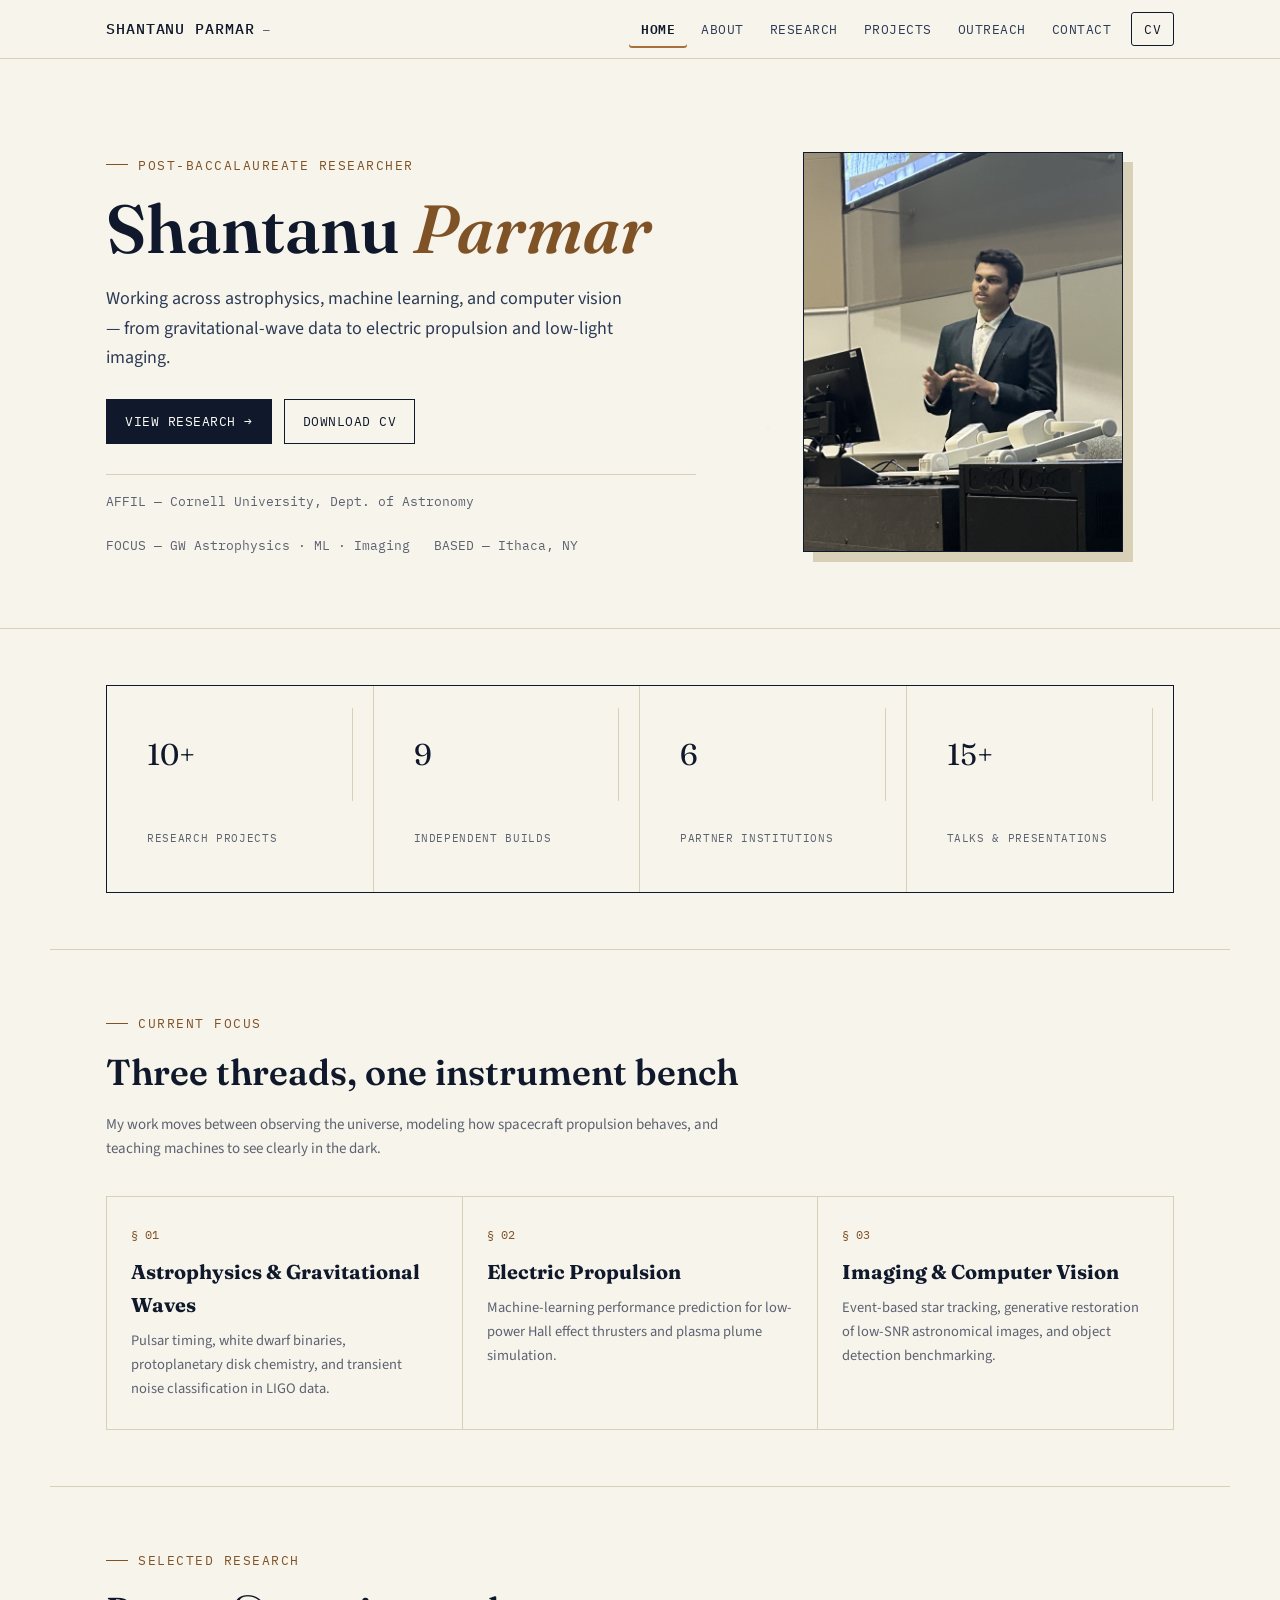
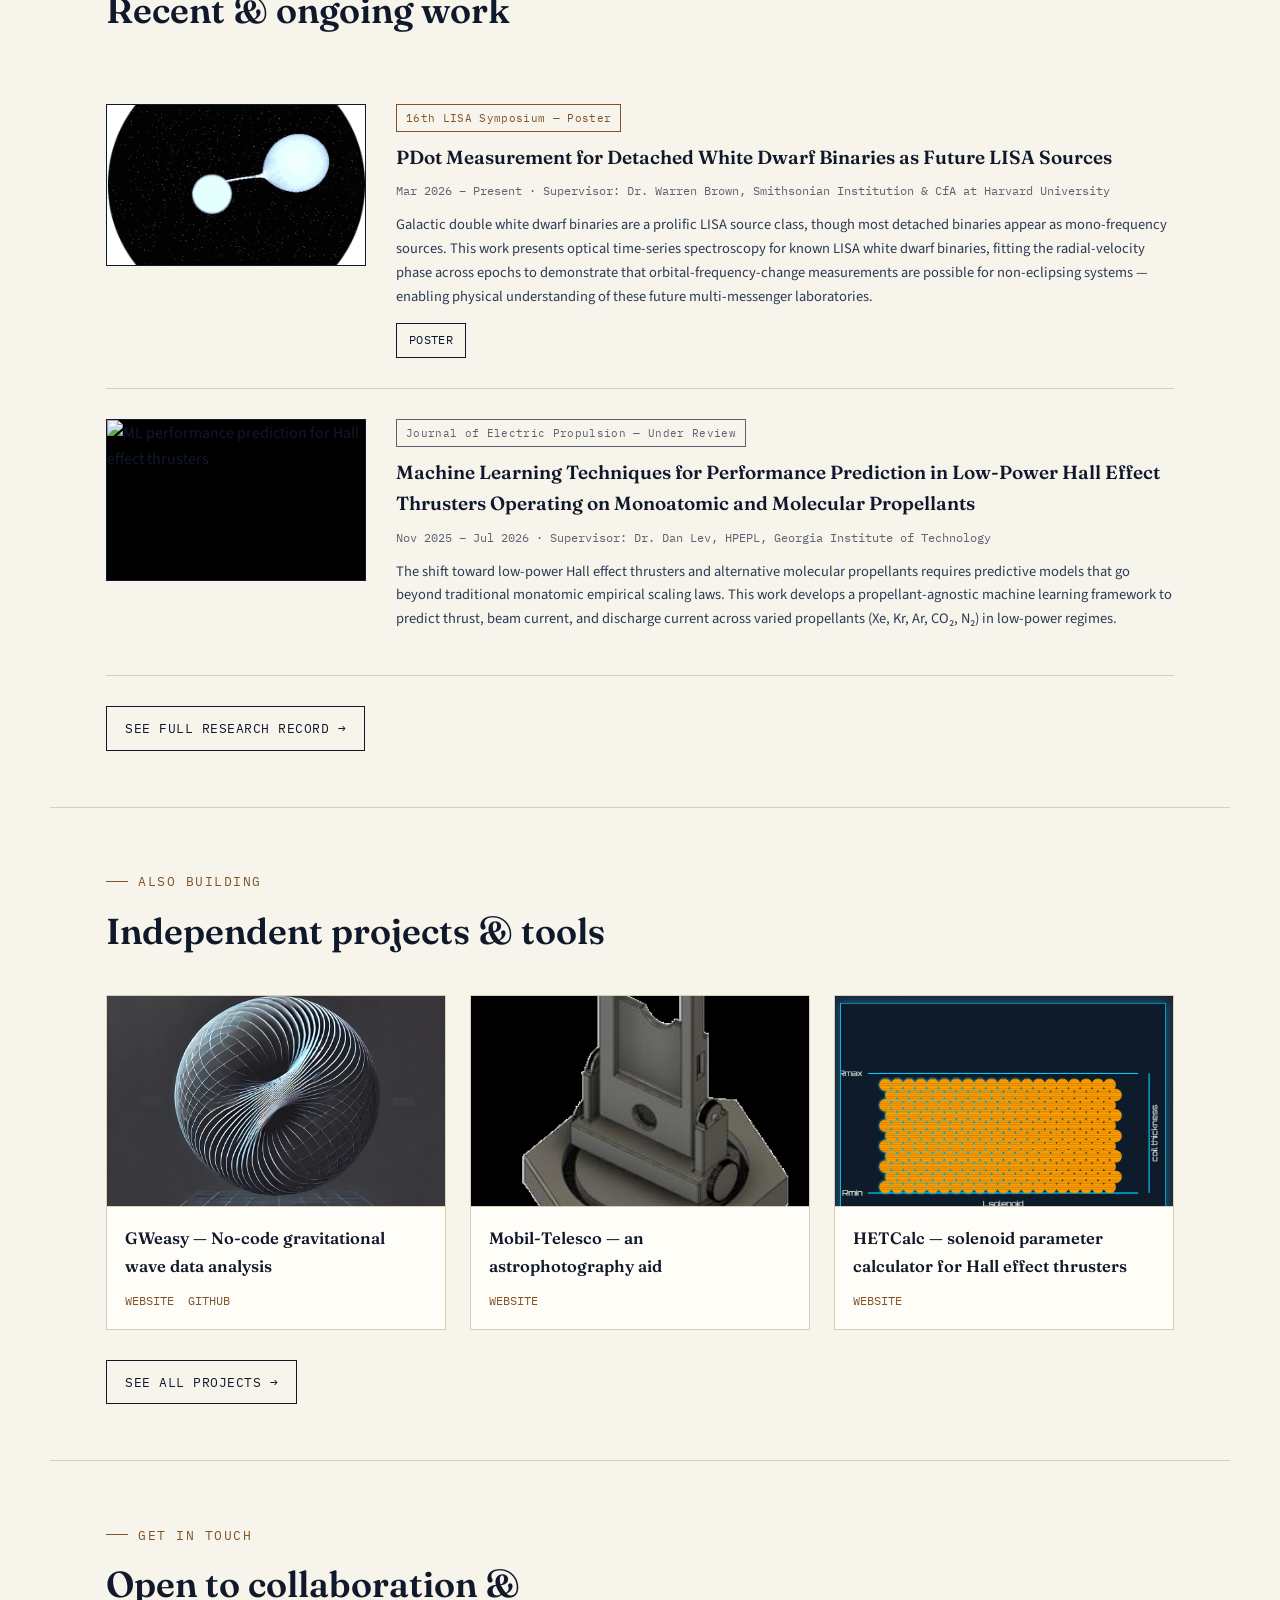
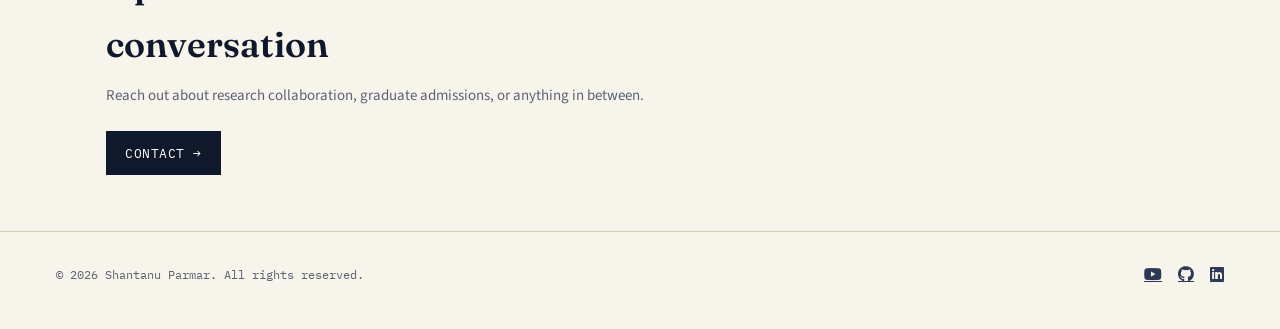
==== commit 43a864ac: "Update index.html" ====
--- a/index.html
+++ b/index.html
@@ -109,14 +109,13 @@
     </div>
   </div>
   
-    <div class="research-card">
-    <div class="media"><img src="images/wdpdot.gif" alt="White dwarf period derivative measurement"></div>
+  <div class="research-card">
+    <div class="media"><img src="images/mlhet.gif" alt="ML performance prediction for Hall effect thrusters"></div>
     <div>
-      <div class="tag-row"><span class="tag venue">16th LISA Symposium — Poster</span></div>
-      <h3>PDot Measurement for Detached White Dwarf Binaries as Future LISA Sources</h3>
-      <p class="meta">Mar 2026 – Present · Supervisor: Dr. Warren Brown, Smithsonian Institution &amp; CfA at Harvard University</p>
-      <p class="abstract">Galactic double white dwarf binaries are a prolific LISA source class, though most detached binaries appear as mono-frequency sources. This work presents optical time-series spectroscopy for known LISA white dwarf binaries, fitting the radial-velocity phase across epochs to demonstrate that orbital-frequency-change measurements are possible for non-eclipsing systems — enabling physical understanding of these future multi-messenger laboratories.</p>
-      <div class="link-row"><a href="https://github.com/Shantanu-Parmar/Shantanu-Parmar.github.io/blob/a112b943abb75af3339986f2ddd6f1964732b183/images/PDOT.png" target="_blank" rel="noopener">Poster</a></div>
+      <div class="tag-row"><span class="tag status">Journal of Electric Propulsion — Under Review</span></div>
+      <h3>Machine Learning Techniques for Performance Prediction in Low-Power Hall Effect Thrusters Operating on Monoatomic and Molecular Propellants</h3>
+      <p class="meta">Nov 2025 – Jul 2026 · Supervisor: Dr. Dan Lev, HPEPL, Georgia Institute of Technology</p>
+      <p class="abstract">The shift toward low-power Hall effect thrusters and alternative molecular propellants requires predictive models that go beyond traditional monatomic empirical scaling laws. This work develops a propellant-agnostic machine learning framework to predict thrust, beam current, and discharge current across varied propellants (Xe, Kr, Ar, CO₂, N₂) in low-power regimes.</p>
     </div>
   </div>
   
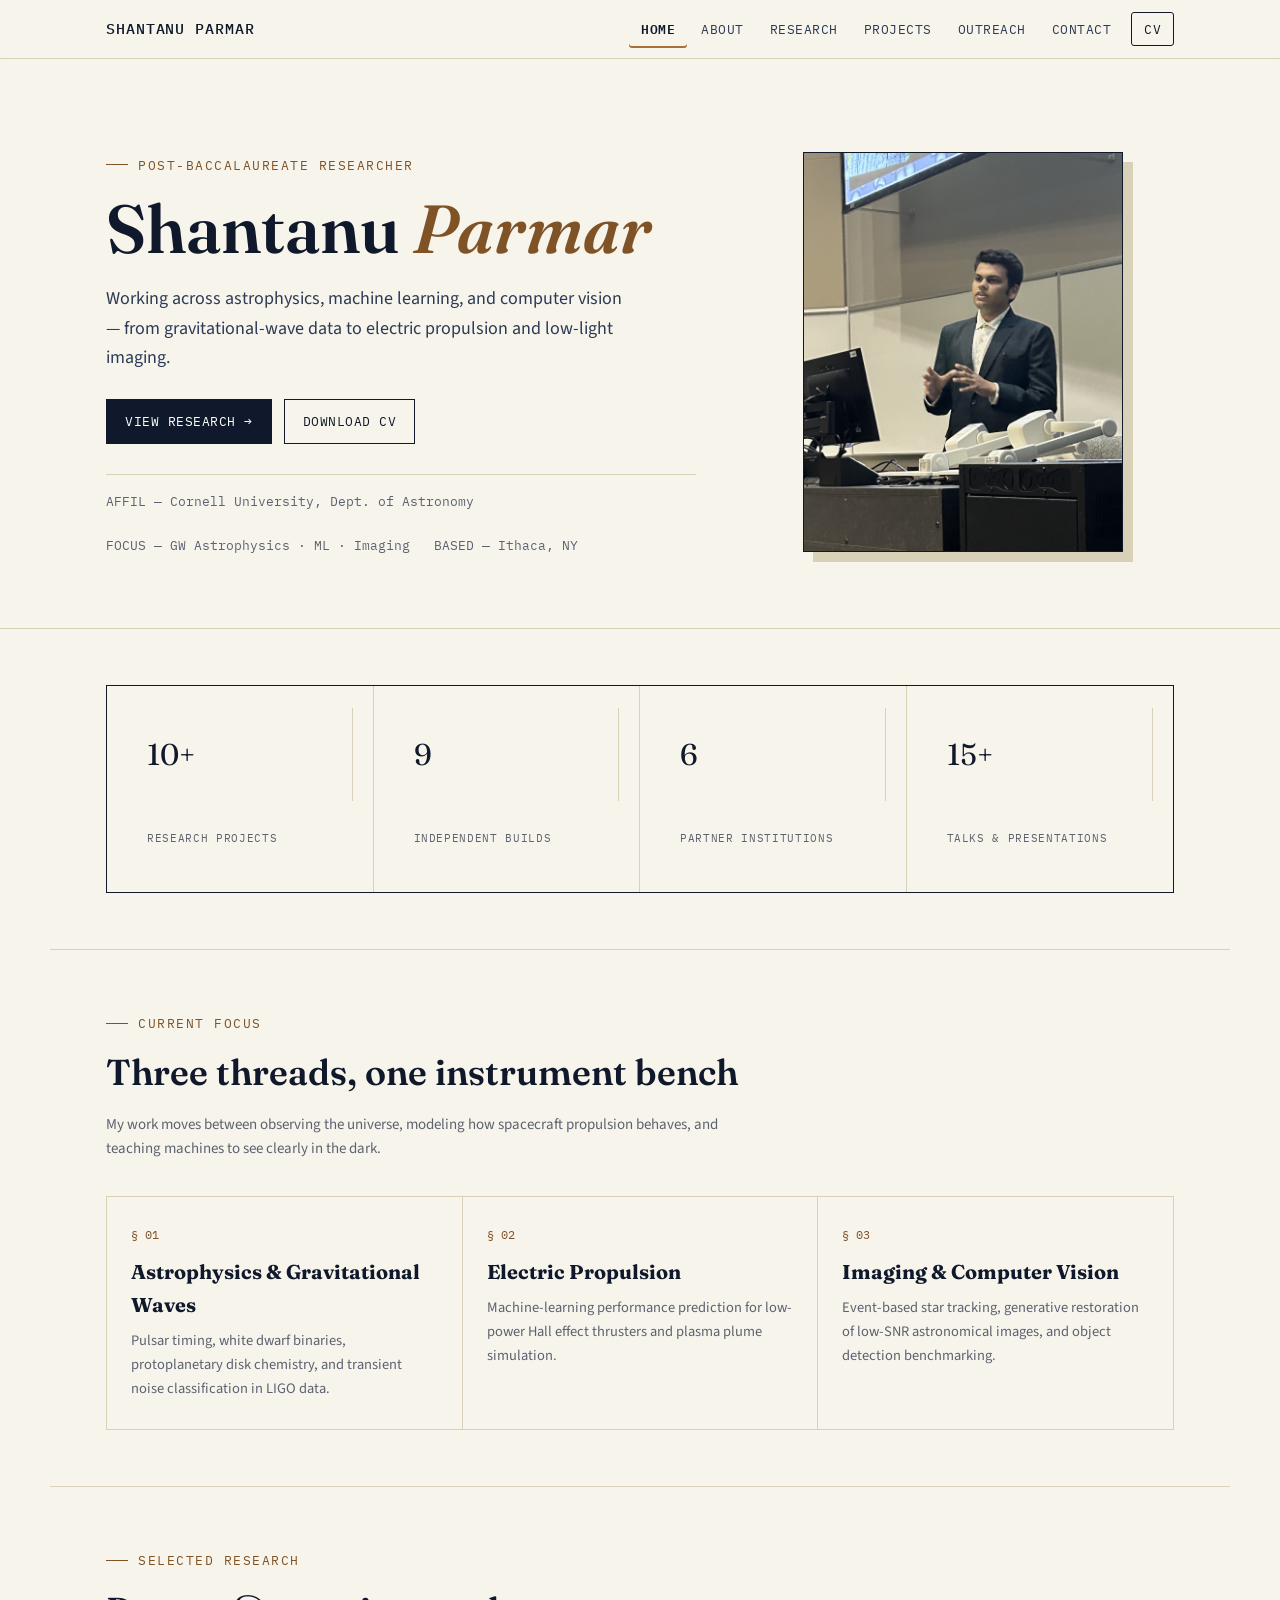
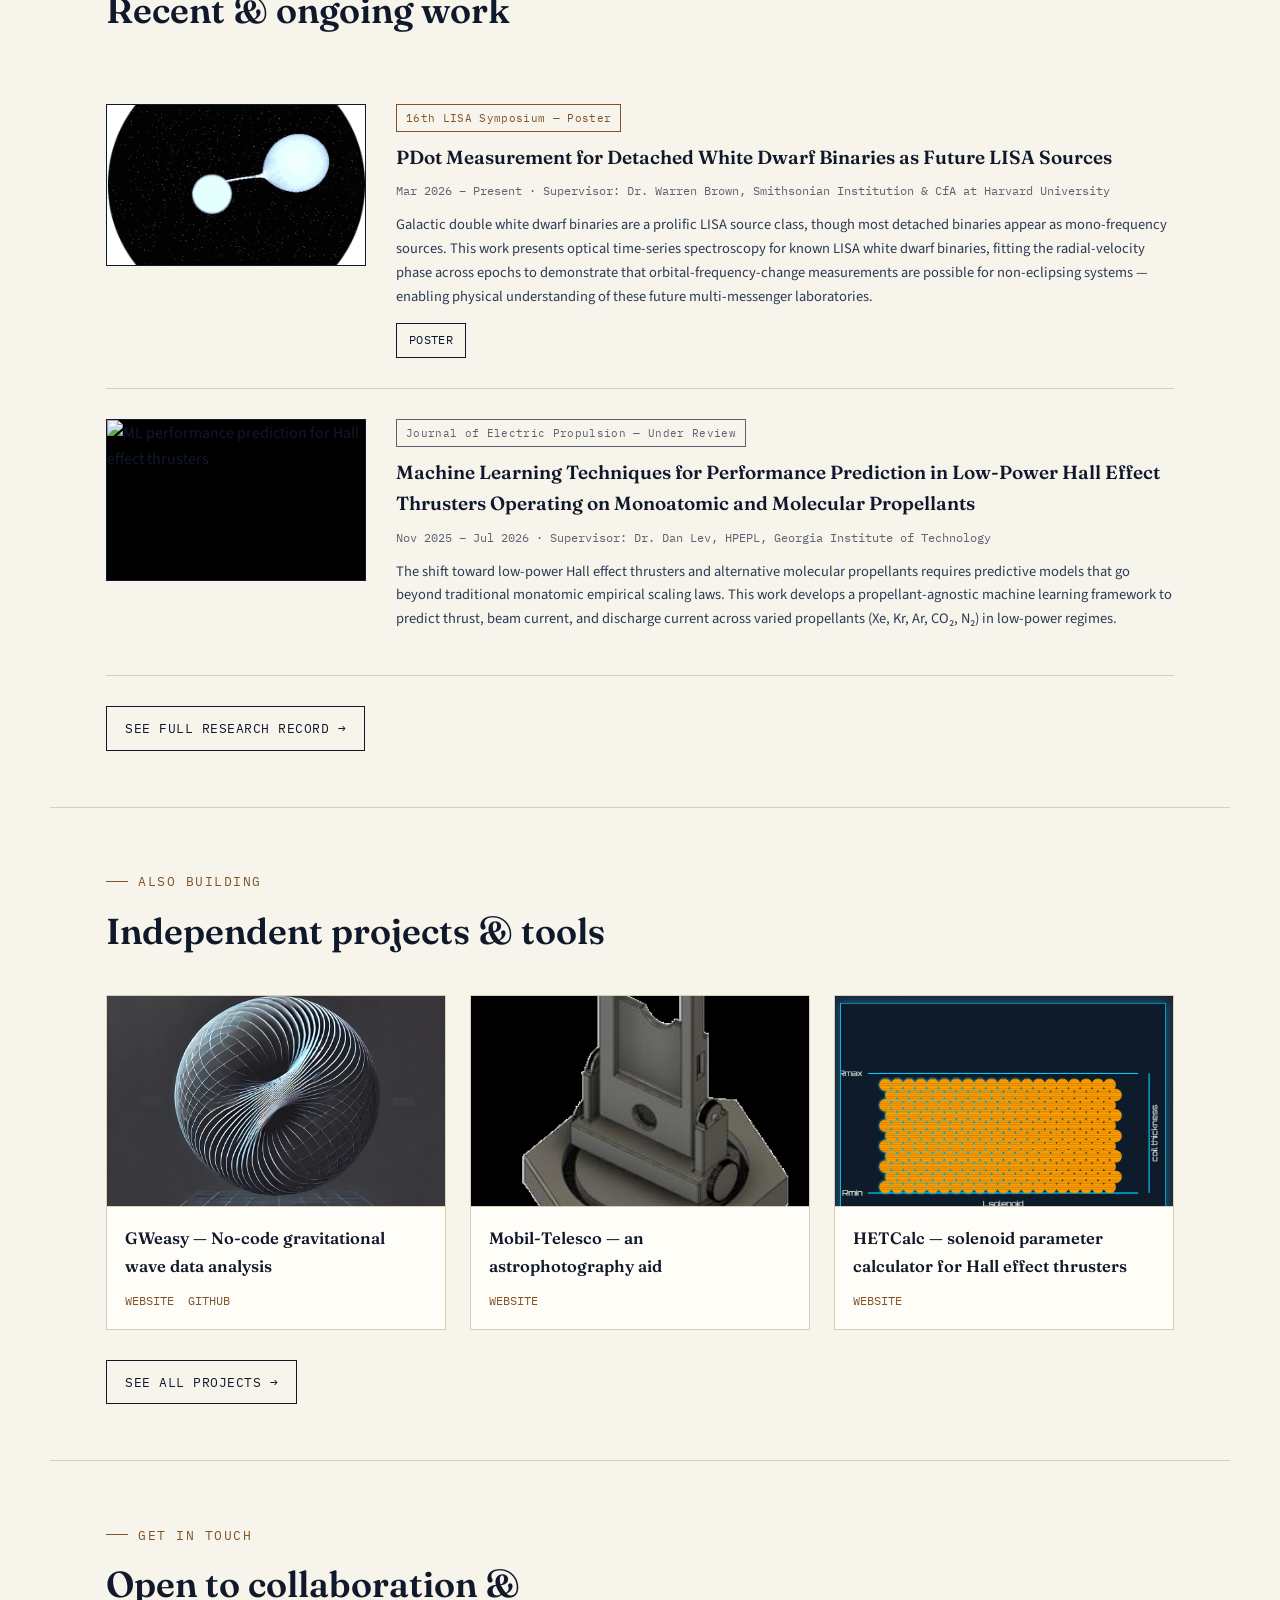
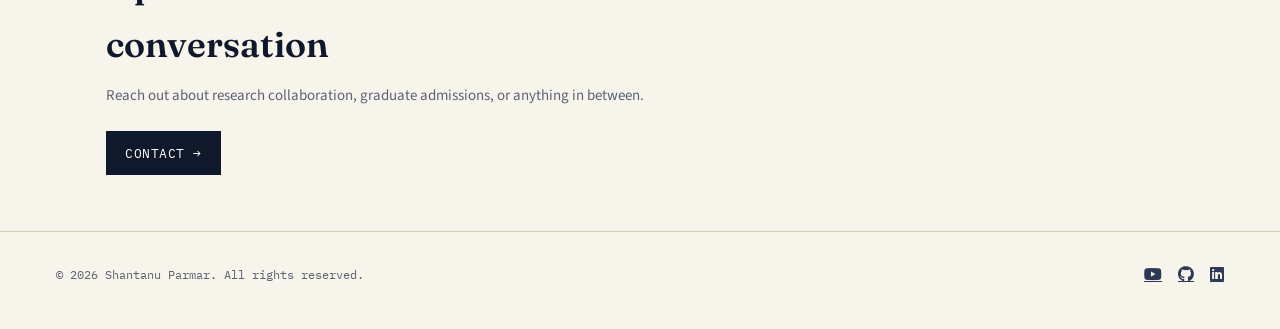
==== commit d88c35d0: "Fix brand link in header of index.html" ====
--- a/index.html
+++ b/index.html
@@ -18,7 +18,7 @@
 
 <header class="site-header">
   <div class="nav-wrap">
-    <a class="brand" href="index.html"></span>SHANTANU PARMAR <small>&mdash;</small></a>
+    <a class="brand" href="index.html"></span>SHANTANU PARMAR</a>
     <button class="nav-toggle" aria-label="Toggle navigation"><span></span></button>
     <nav class="primary-nav">
       <ul>
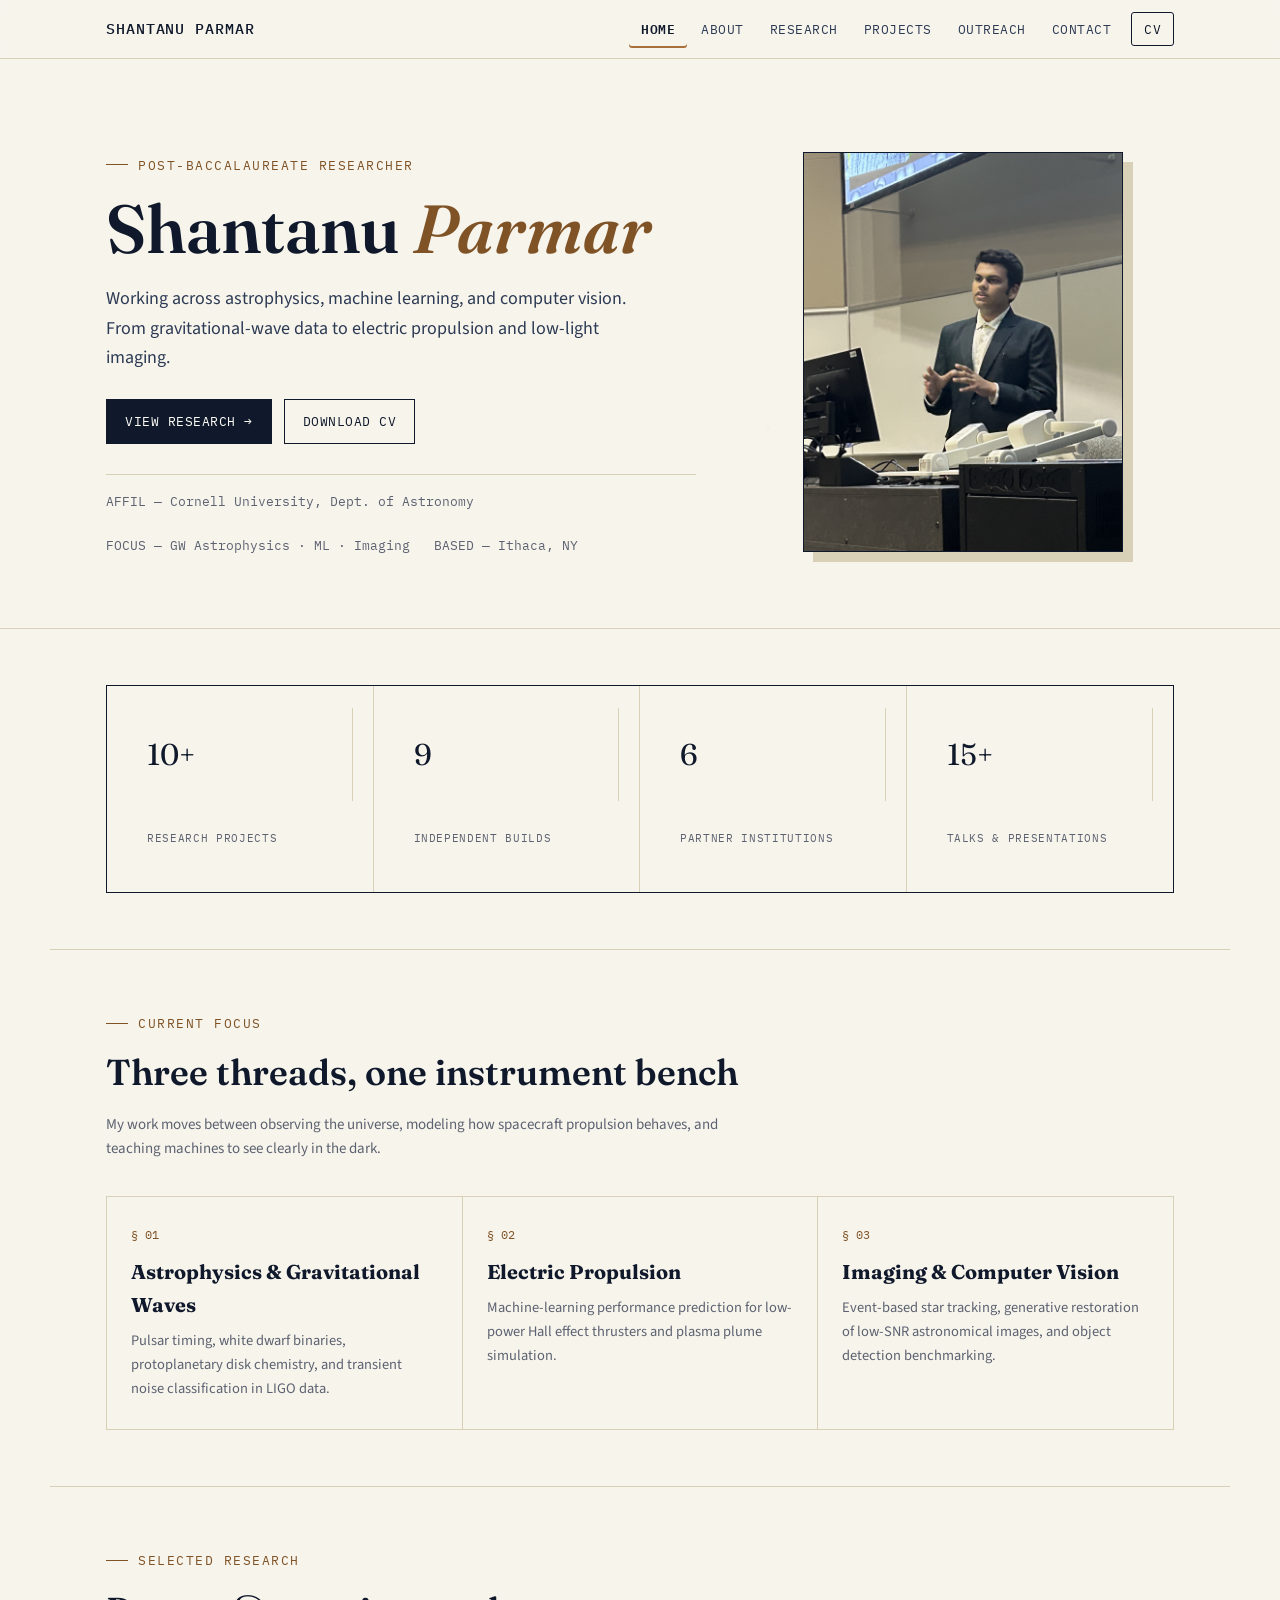
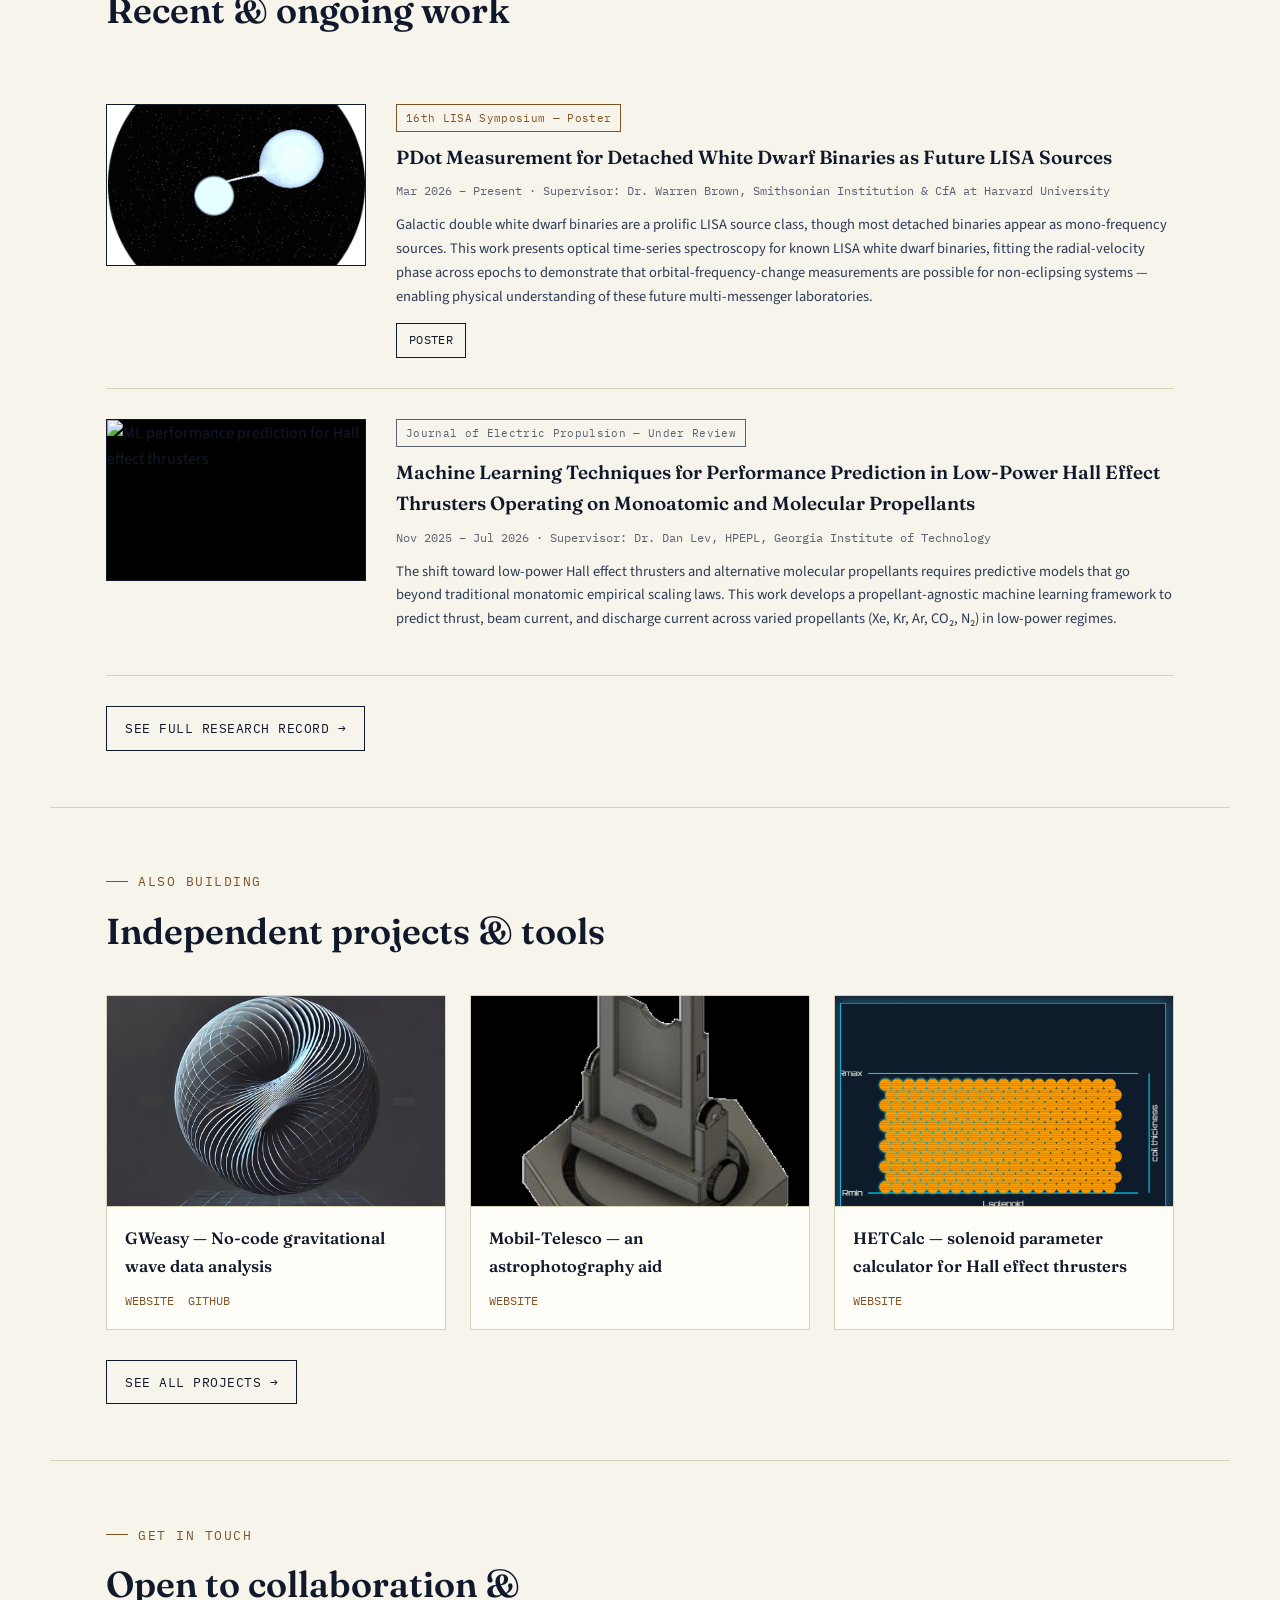
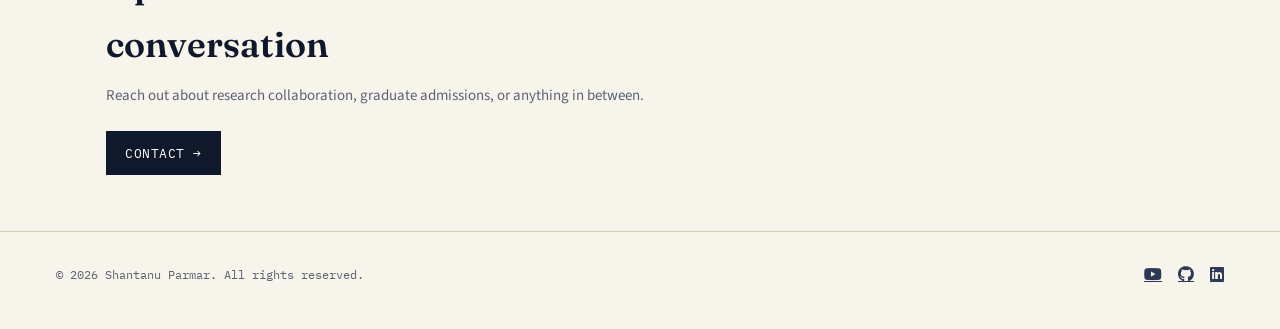
==== commit 04cc1bb4: "Update role description in index.html Revised the role description for clarity and readability." ====
--- a/index.html
+++ b/index.html
@@ -40,7 +40,7 @@
     <div>
       <span class="eyebrow">Post-Baccalaureate Researcher</span>
       <h1>Shantanu <em>Parmar</em></h1>
-      <p class="role">Working across astrophysics, machine learning, and computer vision — from gravitational&#8209;wave data to electric propulsion and low&#8209;light imaging.</p>
+      <p class="role">Working across astrophysics, machine learning, and computer vision. From gravitational&#8209;wave data to electric propulsion and low&#8209;light imaging.</p>
       <div class="hero-actions">
         <a class="btn primary" href="research.html">View Research →</a>
         <a class="btn" href="cv.html">Download CV</a>
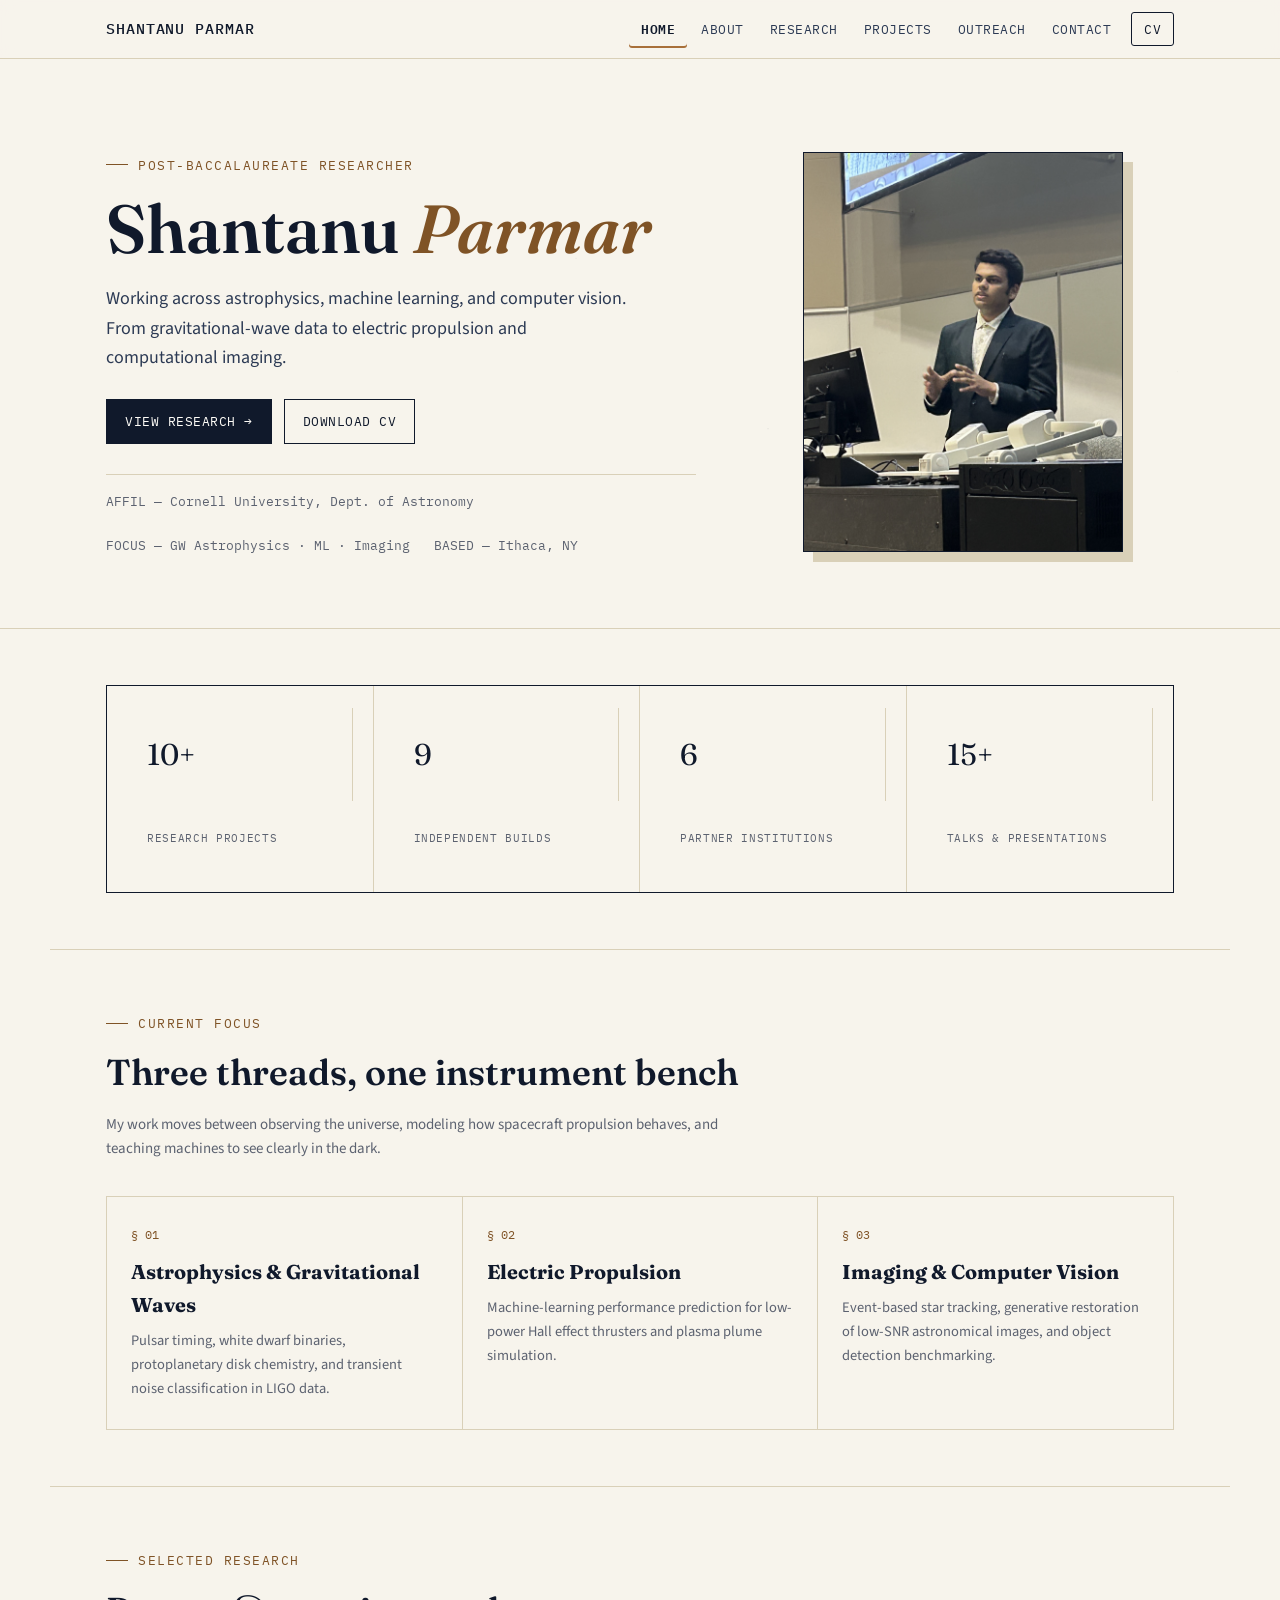
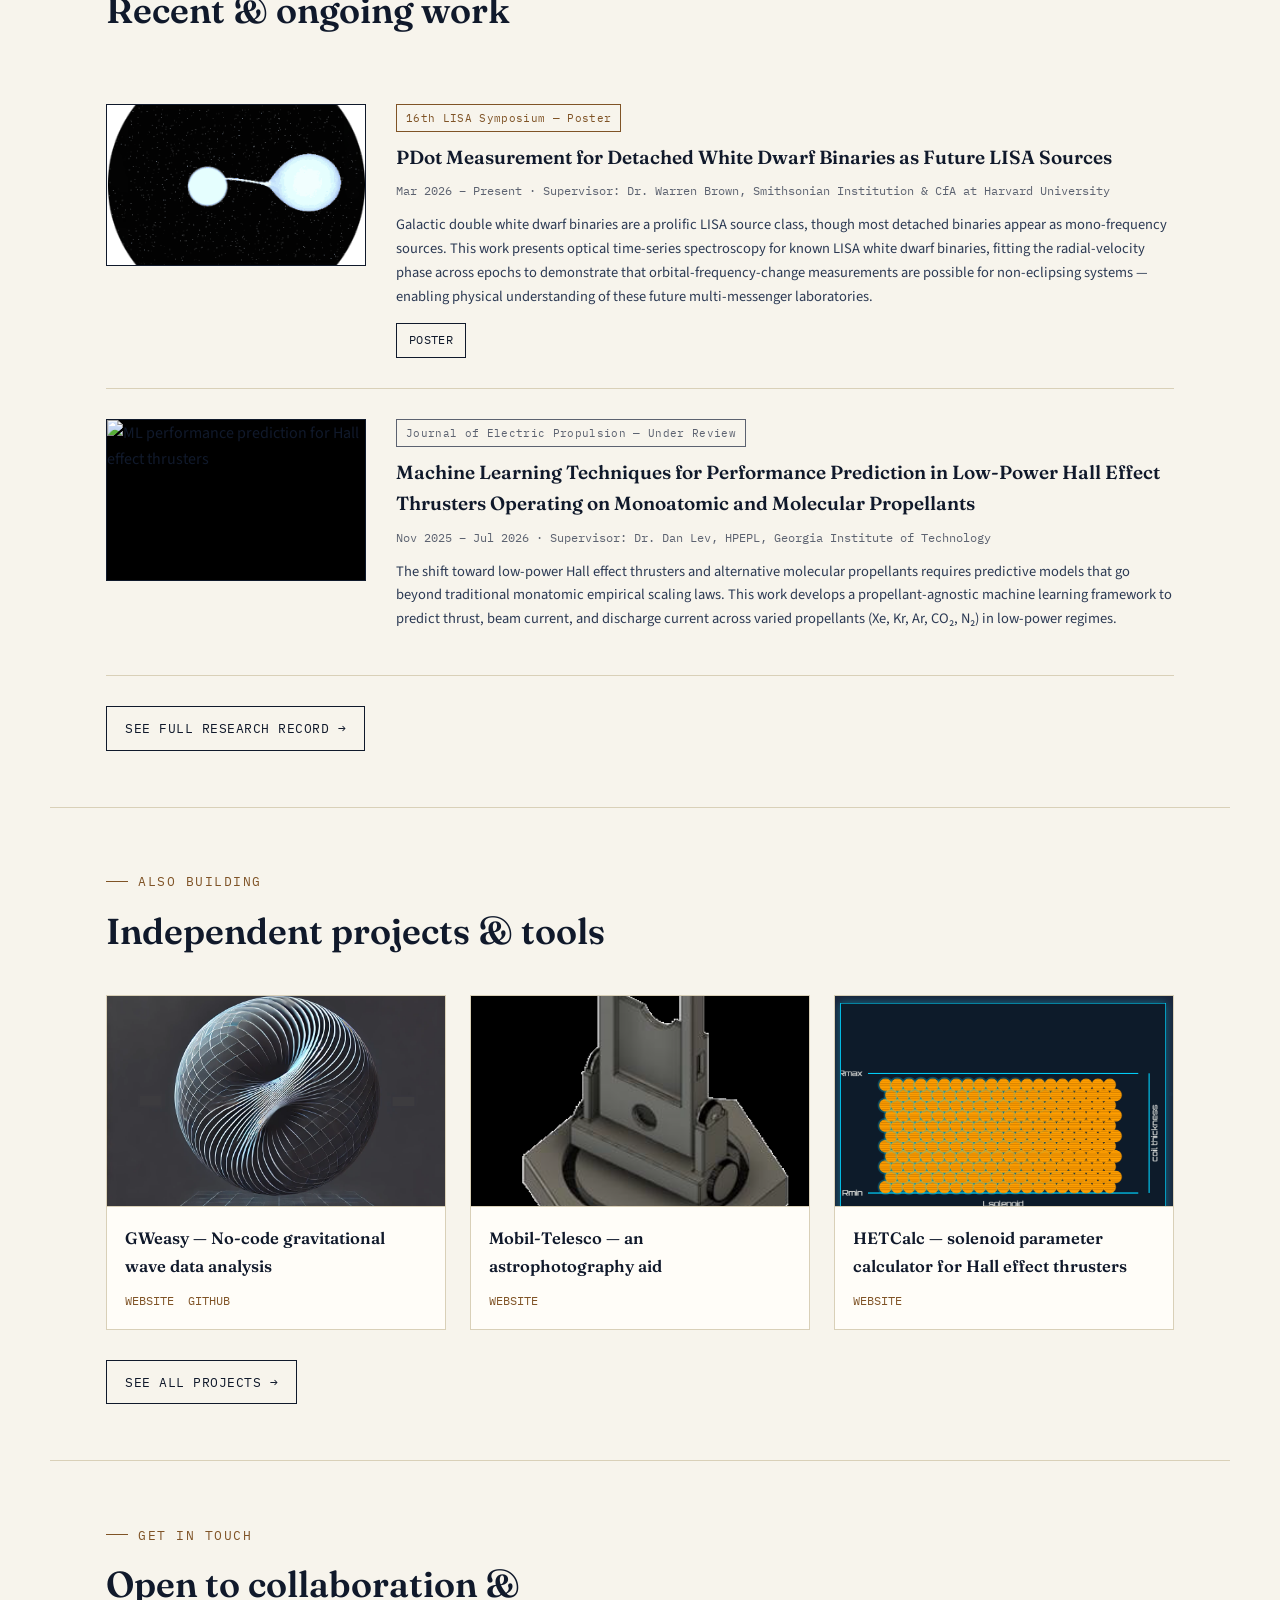
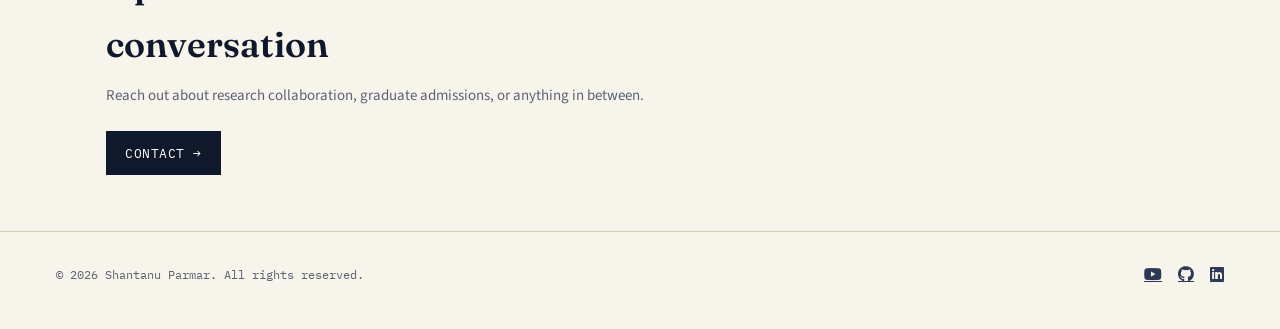
==== commit d7e9fb8d: "Update role description in index.html" ====
--- a/index.html
+++ b/index.html
@@ -40,7 +40,7 @@
     <div>
       <span class="eyebrow">Post-Baccalaureate Researcher</span>
       <h1>Shantanu <em>Parmar</em></h1>
-      <p class="role">Working across astrophysics, machine learning, and computer vision. From gravitational&#8209;wave data to electric propulsion and low&#8209;light imaging.</p>
+      <p class="role">Working across astrophysics, machine learning, and computer vision. From gravitational&#8209;wave data to electric propulsion and computational imaging.</p>
       <div class="hero-actions">
         <a class="btn primary" href="research.html">View Research →</a>
         <a class="btn" href="cv.html">Download CV</a>
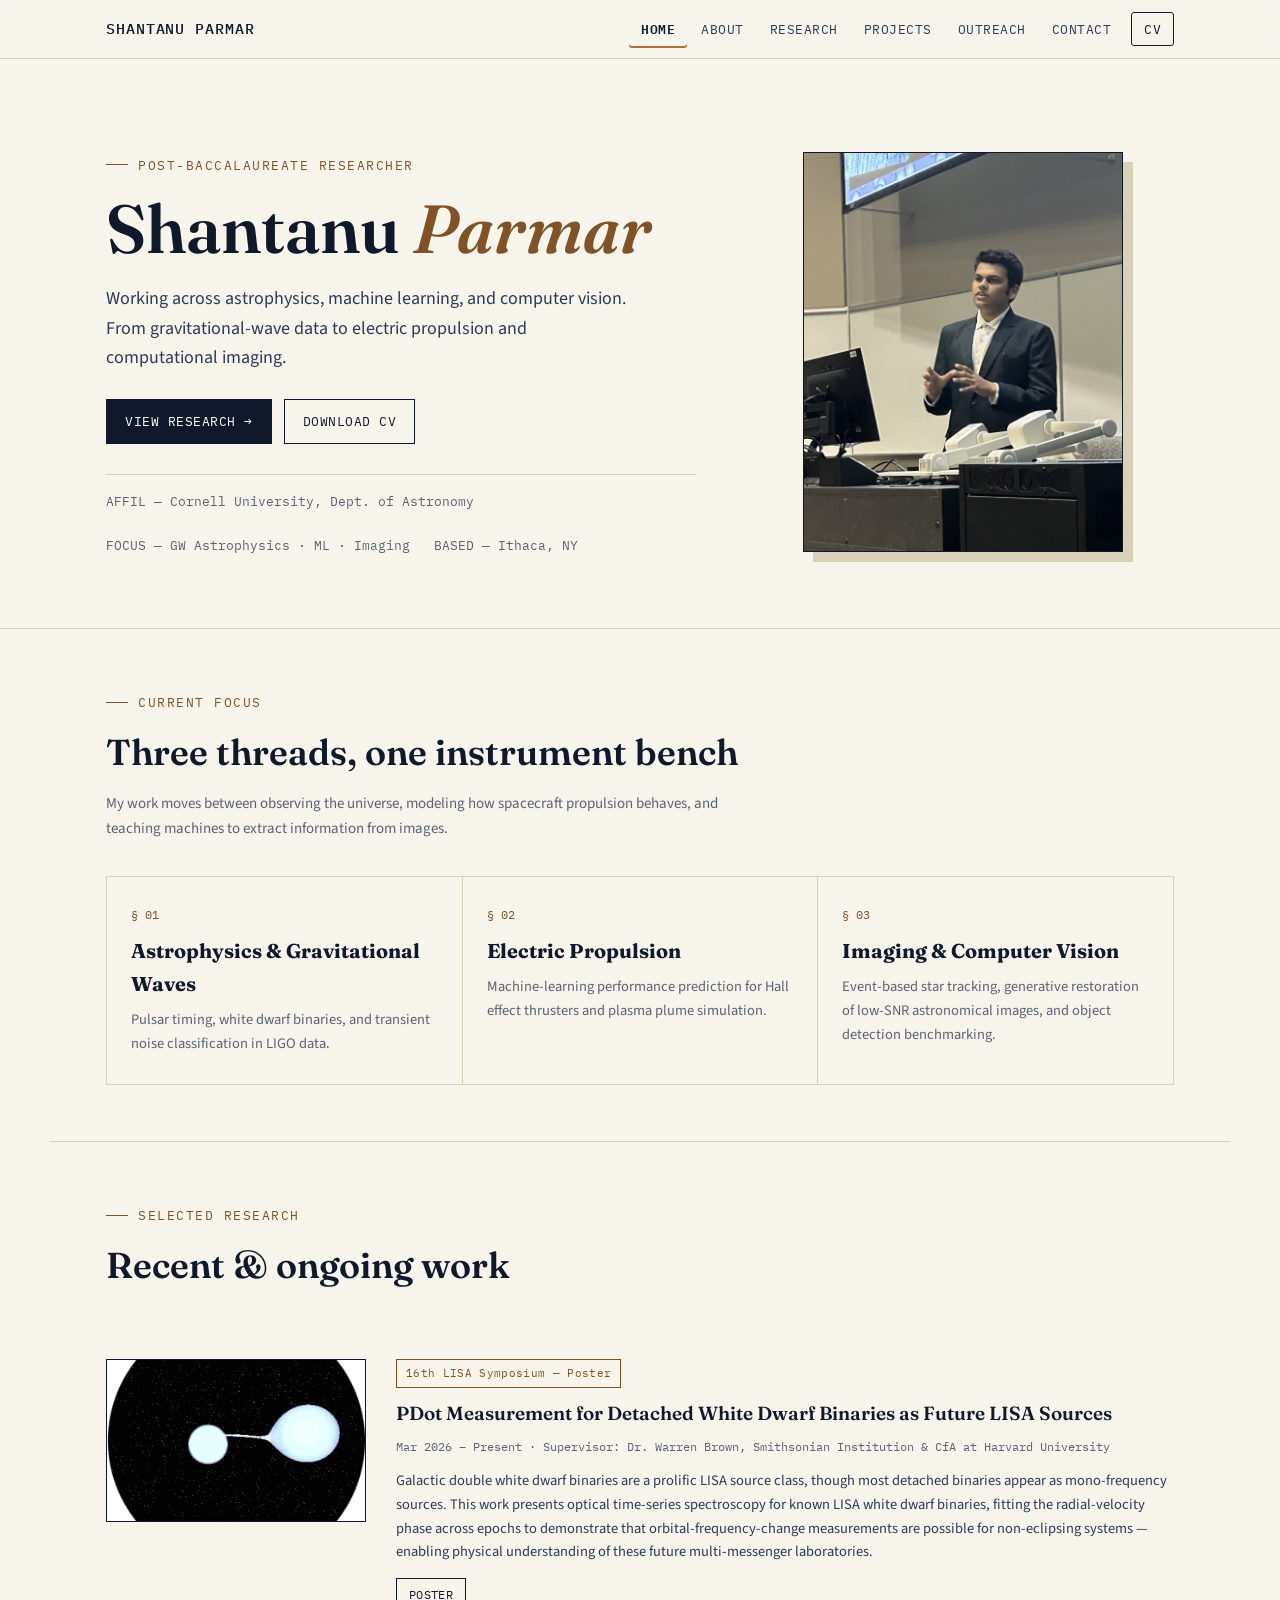
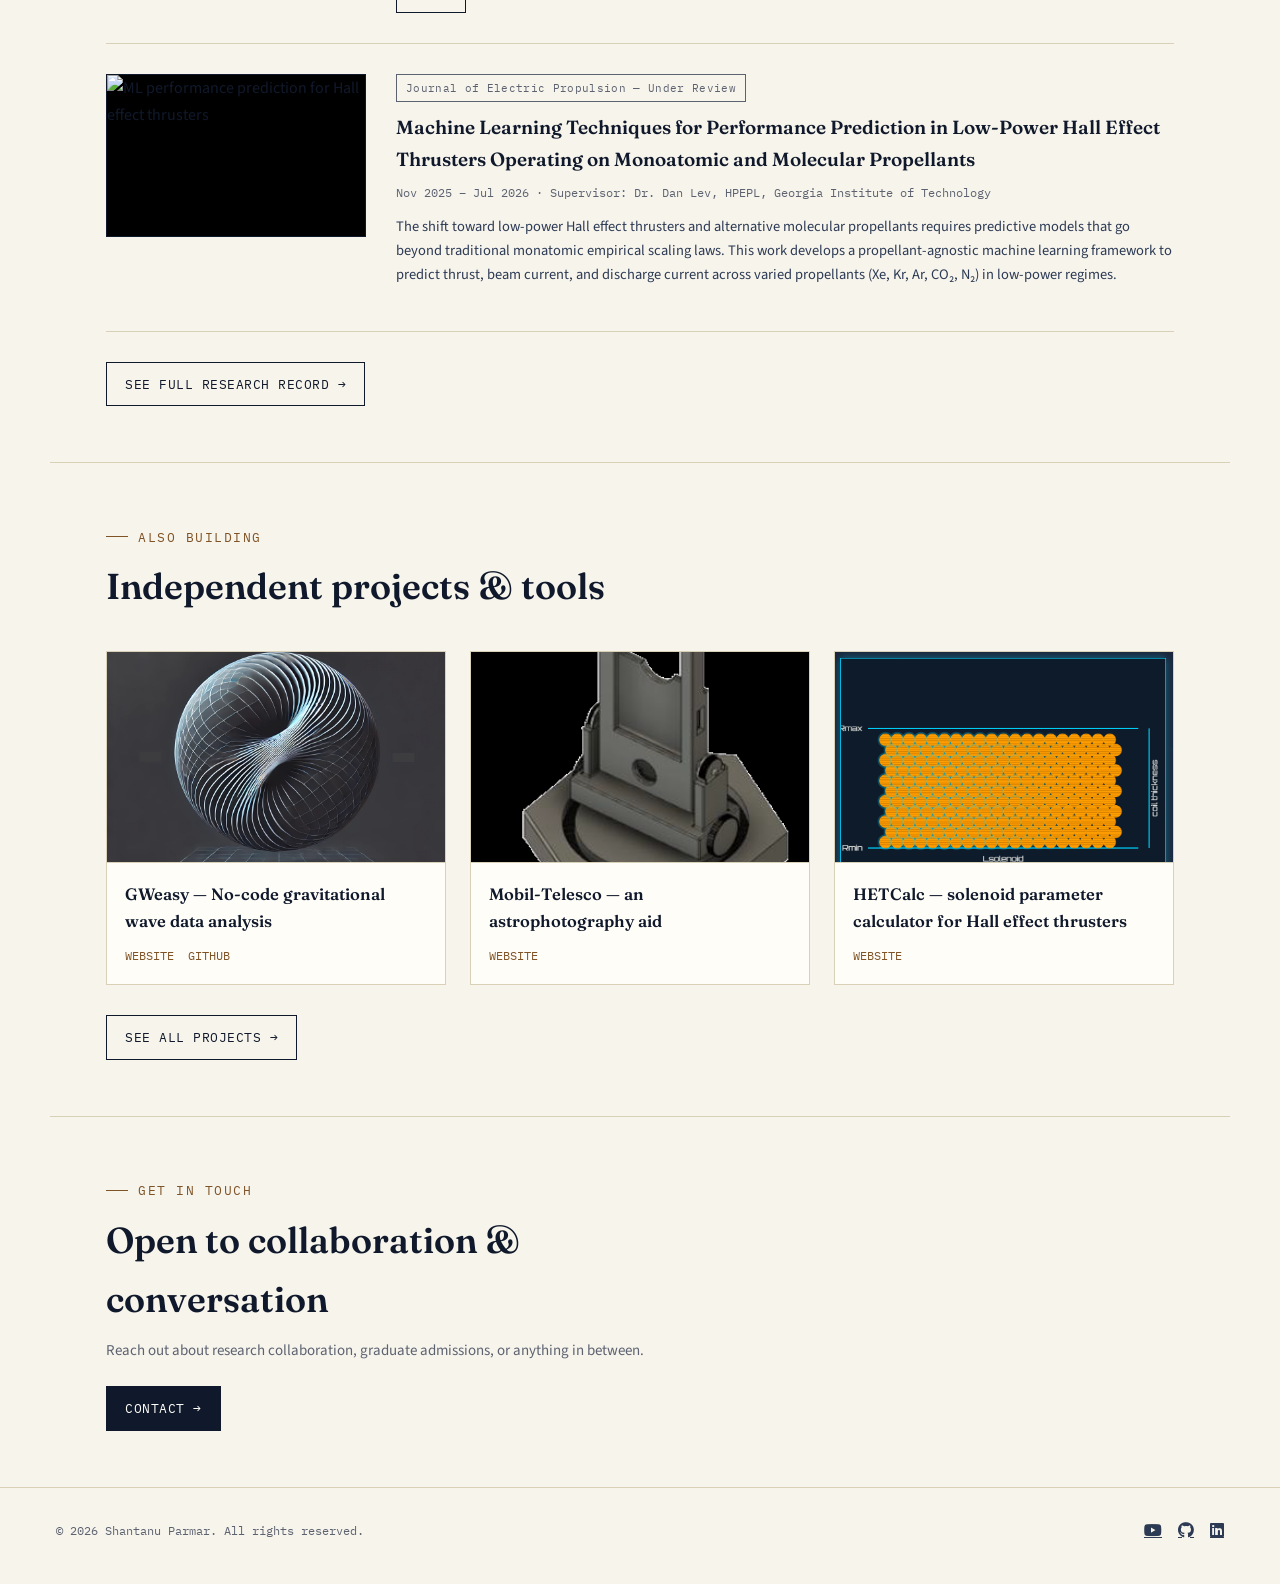
==== commit 27c7a399: "Revise statistics and update project descriptions Updated statistics and descriptions in the HTML co" ====
--- a/index.html
+++ b/index.html
@@ -58,31 +58,31 @@
   </div>
 </section>
 
-<section class="section">
+<!-- <section class="section">
   <div class="stat-strip">
-    <div><div class="num">10+</div><div class="label">Research Projects</div></div>
-    <div><div class="num">9</div><div class="label">Independent Builds</div></div>
-    <div><div class="num">6</div><div class="label">Partner Institutions</div></div>
+    <div><div class="num">5</div><div class="label">Research Projects</div></div>
+    <div><div class="num">4</div><div class="label">Independent Builds</div></div>
+    <div><div class="num">6</div><div class="label">Past affiliated Institutions</div></div>
     <div><div class="num">15+</div><div class="label">Talks &amp; Presentations</div></div>
   </div>
-</section>
+</section> -->
 
 <section class="section">
   <div class="section-head">
     <span class="eyebrow">Current Focus</span>
     <h2>Three threads, one instrument bench</h2>
-    <p>My work moves between observing the universe, modeling how spacecraft propulsion behaves, and teaching machines to see clearly in the dark.</p>
+    <p>My work moves between observing the universe, modeling how spacecraft propulsion behaves, and teaching machines to extract information from images.</p>
   </div>
   <div class="focus-grid">
     <div class="focus-card">
       <div class="idx">§ 01</div>
       <h3>Astrophysics &amp; Gravitational Waves</h3>
-      <p>Pulsar timing, white dwarf binaries, protoplanetary disk chemistry, and transient noise classification in LIGO data.</p>
+      <p>Pulsar timing, white dwarf binaries, and transient noise classification in LIGO data.</p>
     </div>
     <div class="focus-card">
       <div class="idx">§ 02</div>
       <h3>Electric Propulsion</h3>
-      <p>Machine-learning performance prediction for low-power Hall effect thrusters and plasma plume simulation.</p>
+      <p>Machine-learning performance prediction for Hall effect thrusters and plasma plume simulation.</p>
     </div>
     <div class="focus-card">
       <div class="idx">§ 03</div>
